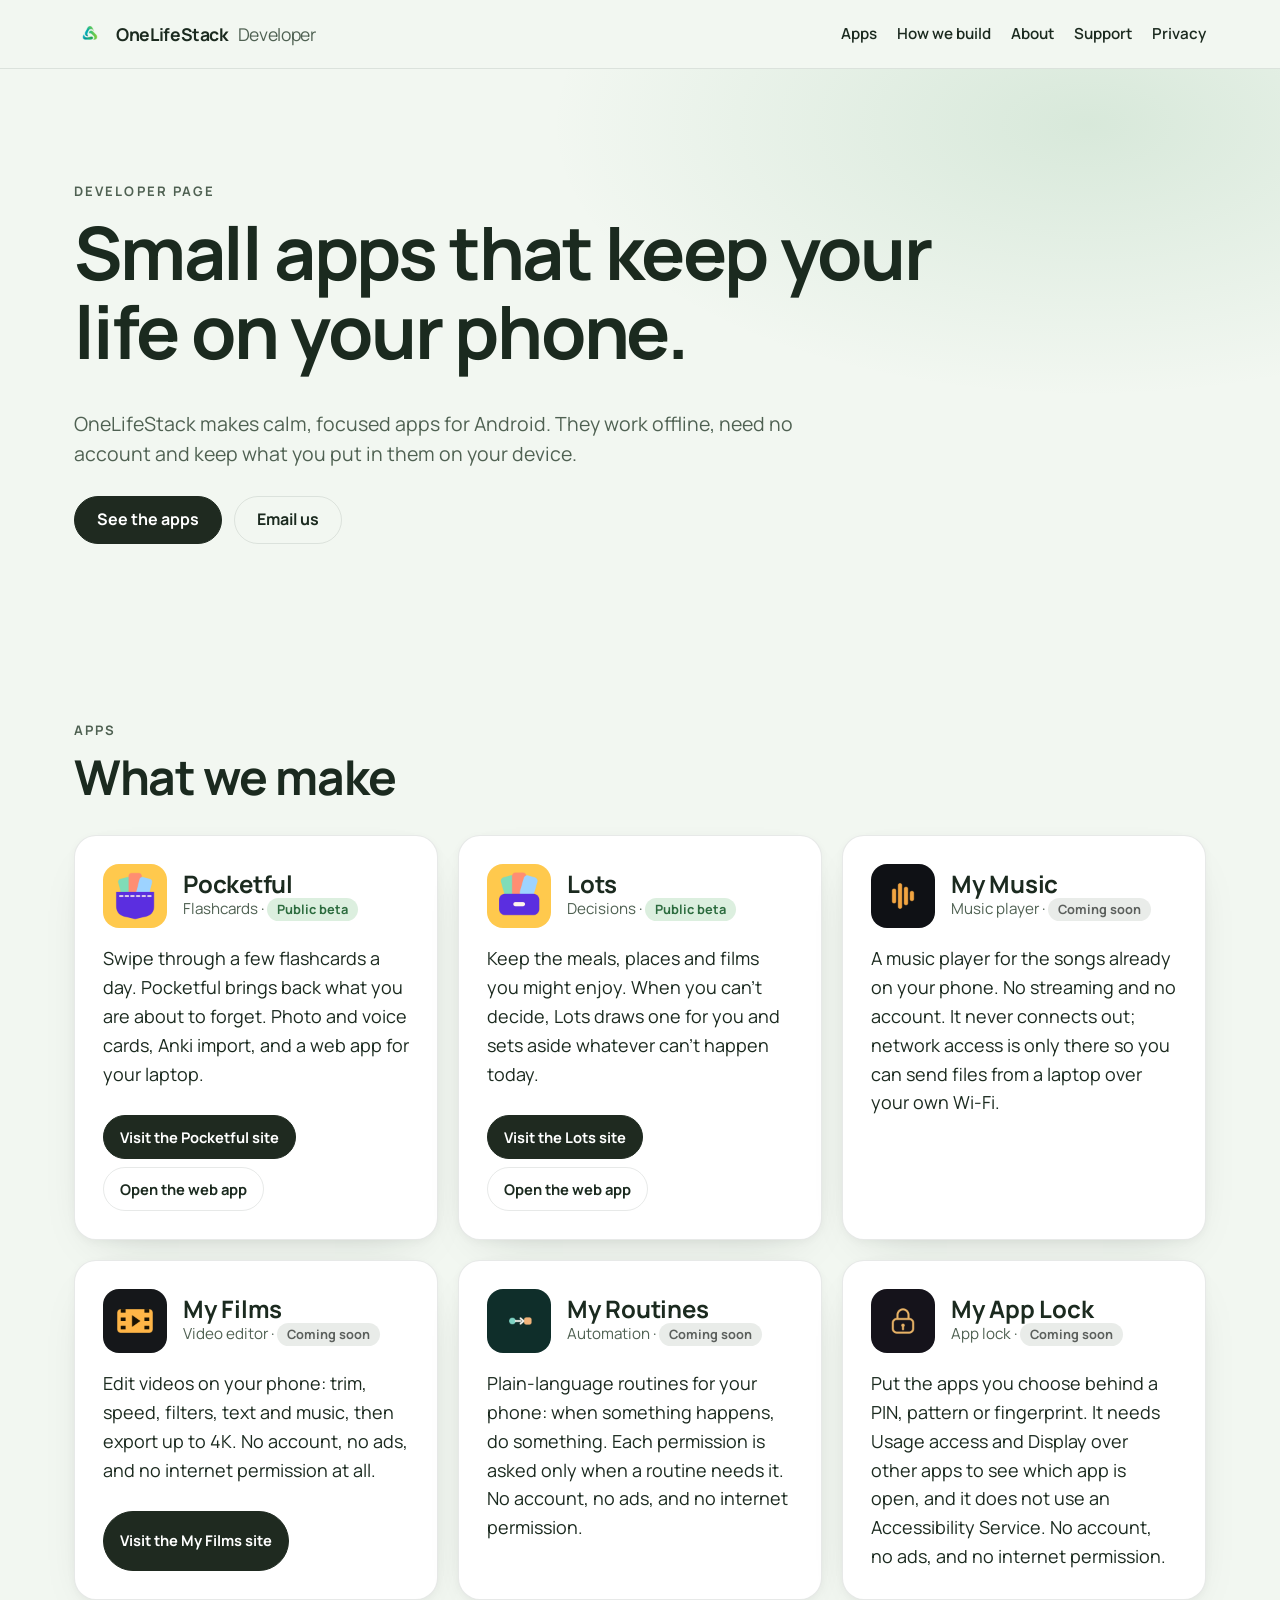
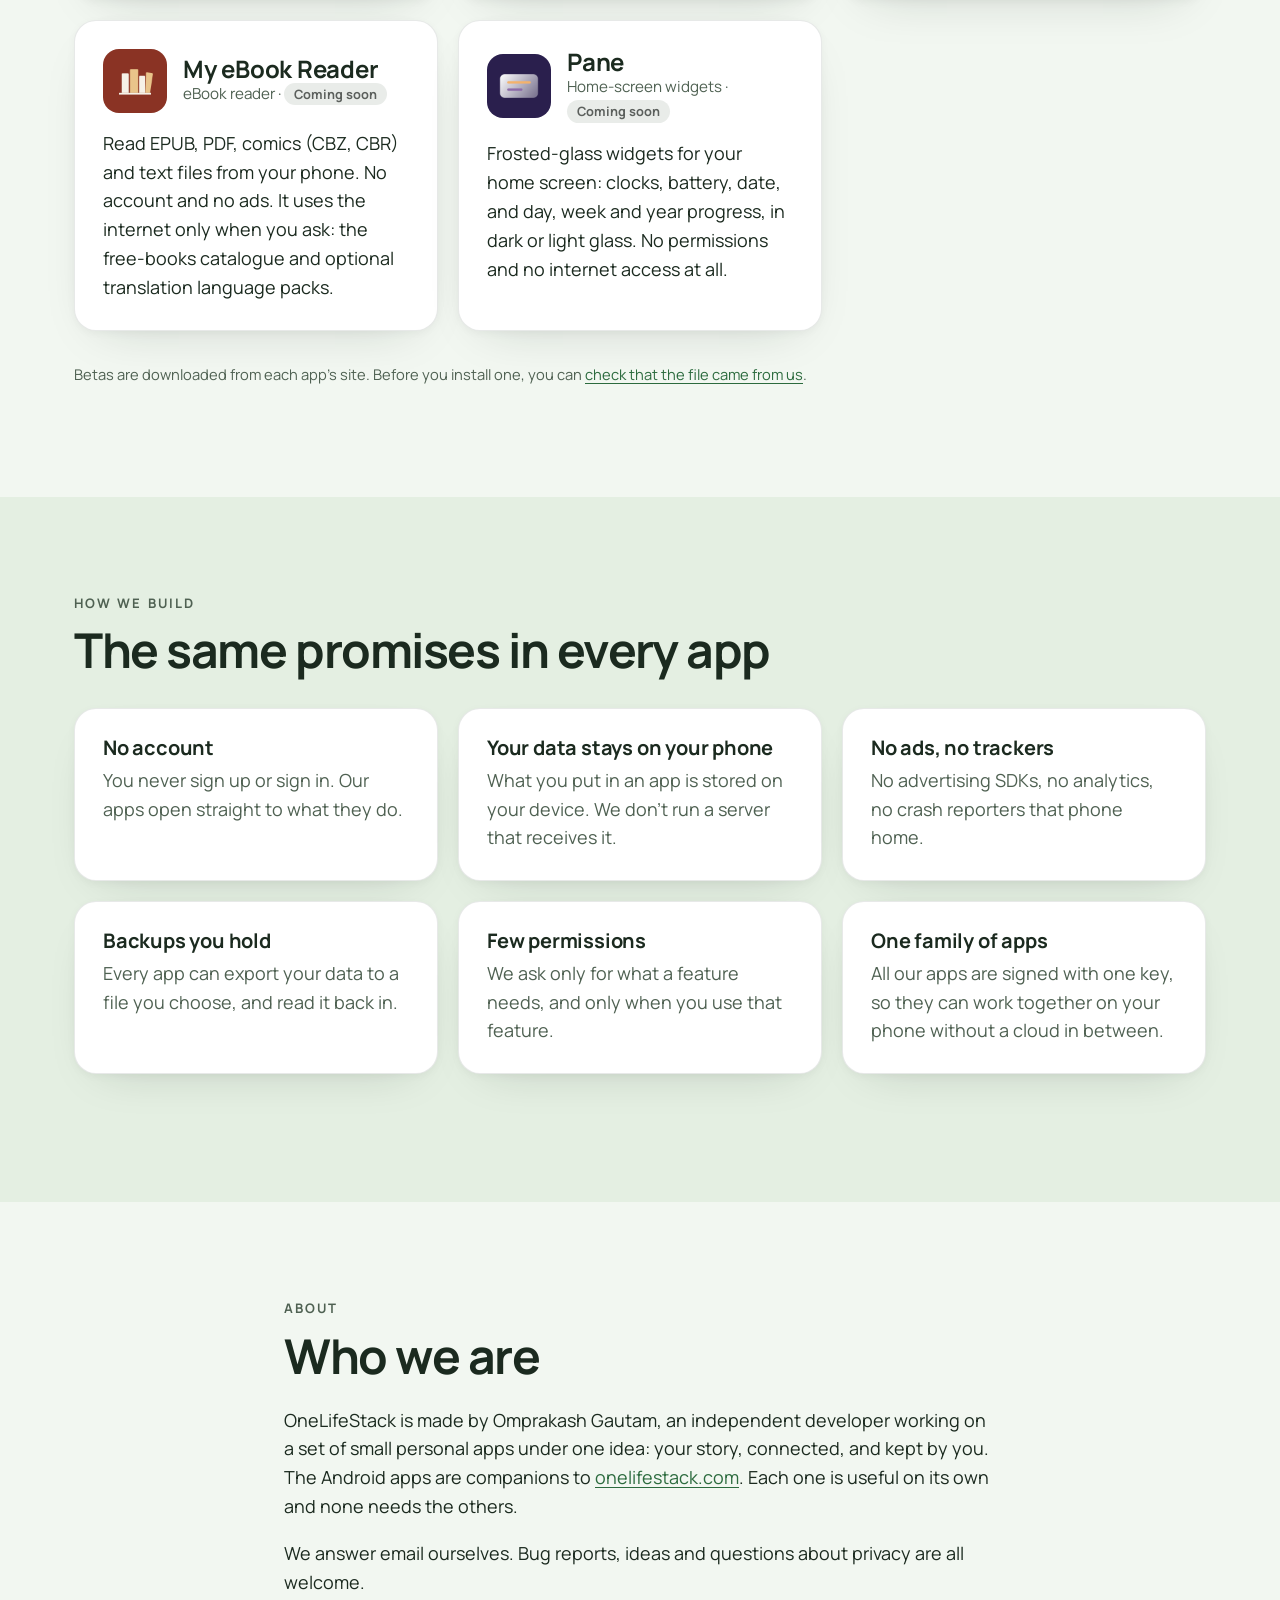
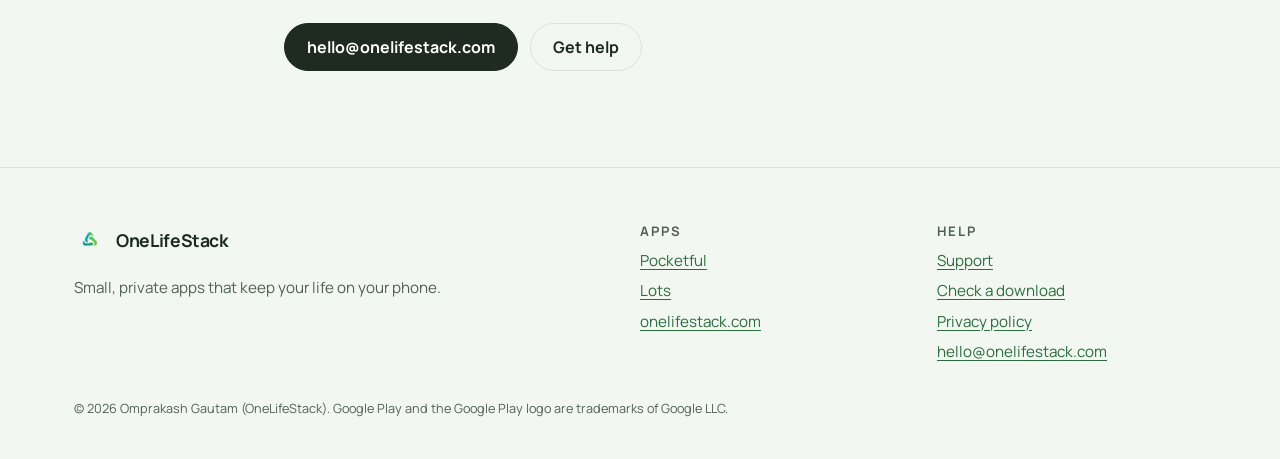
==== index.html @ b8b14d13 "Publish site from developer 87cebda" ====
<!doctype html>
<html lang="en"><head><meta charset="utf-8">
<meta name="viewport" content="width=device-width, initial-scale=1">
<title>OneLifeStack: small, private Android apps</title>
<meta name="description" content="Calm, focused Android apps that work offline, need no account and keep your data on your phone. Pocketful, Lots and more.">
<meta name="theme-color" content="#f2f7f1" media="(prefers-color-scheme: light)"><meta name="theme-color" content="#080909" media="(prefers-color-scheme: dark)">
<meta http-equiv="Content-Security-Policy" content="default-src 'self'; script-src 'none'; img-src 'self'; style-src 'self'; font-src 'self'; base-uri 'self'; form-action 'none'">
<link rel="canonical" href="https://developer.onelifestack.com/">
<link rel="manifest" href="/site.webmanifest">
<link rel="icon" href="/assets/icon-96.png" sizes="96x96" type="image/png"><link rel="apple-touch-icon" href="/assets/icon-180.png">
<link rel="preload" href="/assets/fonts/manrope-400.ttf" as="font" type="font/ttf" crossorigin><link rel="preload" href="/assets/fonts/manrope-700.ttf" as="font" type="font/ttf" crossorigin>
<meta property="og:type" content="website"><meta property="og:site_name" content="OneLifeStack Developer"><meta property="og:title" content="OneLifeStack: small, private Android apps">
<meta property="og:description" content="Calm, focused Android apps that work offline, need no account and keep your data on your phone. Pocketful, Lots and more."><meta property="og:url" content="https://developer.onelifestack.com/"><meta property="og:image" content="https://developer.onelifestack.com/assets/og.jpg">
<meta name="twitter:card" content="summary_large_image">
<link rel="stylesheet" href="/assets/site.css">
</head><body>
<a class="skip" href="#main">Skip to content</a>
<header class="site"><div class="wrap"><a class="brand" href="/"><img src="/assets/icon-96.png" width="32" height="32" alt="">OneLifeStack <span>Developer</span></a>
<nav class="main" aria-label="Main"><a href="/#apps">Apps</a><a href="/#principles">How we build</a><a href="/#about">About</a><a href="/support/">Support</a><a href="/privacy/">Privacy</a></nav></div></header>
<main id="main">
<section class="hero"><div class="wrap">
<p class="eyebrow">Developer page</p>
<h1>Small apps that keep your life on your phone.</h1>
<p class="lede">OneLifeStack makes calm, focused apps for Android. They work offline, need no account and keep what you put in them on your device.</p>
<p class="links"><a class="btn" href="#apps">See the apps</a><a class="btn ghost" href="mailto:hello@onelifestack.com">Email us</a></p>
</div></section>
<section id="apps"><div class="wrap">
<p class="eyebrow">Apps</p><h2>What we make</h2>
<ul class="grid apps"><li class="card app" id="app-pocketful">
<div class="app-head"><img src="/assets/apps/pocketful.png" width="64" height="64" alt="Pocketful app icon">
<div><h3>Pocketful</h3><p class="kind">Flashcards · <span class="pill beta">Public beta</span></p></div></div>
<p>Swipe through a few flashcards a day. Pocketful brings back what you are about to forget. Photo and voice cards, Anki import, and a web app for your laptop.</p><p class="links"><a class="btn" href="https://pocketful.onelifestack.com/">Visit the Pocketful site</a><a class="btn ghost" href="https://pocketful.onelifestack.com/app/">Open the web app</a></p></li><li class="card app" id="app-lots">
<div class="app-head"><img src="/assets/apps/lots.png" width="64" height="64" alt="Lots app icon">
<div><h3>Lots</h3><p class="kind">Decisions · <span class="pill beta">Public beta</span></p></div></div>
<p>Keep the meals, places and films you might enjoy. When you can&#x27;t decide, Lots draws one for you and sets aside whatever can&#x27;t happen today.</p><p class="links"><a class="btn" href="https://lots.onelifestack.com/">Visit the Lots site</a><a class="btn ghost" href="https://lots.onelifestack.com/app/">Open the web app</a></p></li><li class="card app" id="app-mymusic">
<div class="app-head"><img src="/assets/apps/mymusic.png" width="64" height="64" alt="My Music app icon">
<div><h3>My Music</h3><p class="kind">Music player · <span class="pill soon">Coming soon</span></p></div></div>
<p>A music player for the songs already on your phone. No streaming and no account. It never connects out; network access is only there so you can send files from a laptop over your own Wi-Fi.</p></li><li class="card app" id="app-myfilms">
<div class="app-head"><img src="/assets/apps/myfilms.png" width="64" height="64" alt="My Films app icon">
<div><h3>My Films</h3><p class="kind">Video editor · <span class="pill soon">Coming soon</span></p></div></div>
<p>Edit videos on your phone: trim, speed, filters, text and music, then export up to 4K. No account, no ads, and no internet permission at all.</p><p class="links"><a class="btn" href="https://myfilms.onelifestack.com/">Visit the My Films site</a></p></li><li class="card app" id="app-myroutines">
<div class="app-head"><img src="/assets/apps/myroutines.png" width="64" height="64" alt="My Routines app icon">
<div><h3>My Routines</h3><p class="kind">Automation · <span class="pill soon">Coming soon</span></p></div></div>
<p>Plain-language routines for your phone: when something happens, do something. Each permission is asked only when a routine needs it. No account, no ads, and no internet permission.</p></li><li class="card app" id="app-myapplock">
<div class="app-head"><img src="/assets/apps/myapplock.png" width="64" height="64" alt="My App Lock app icon">
<div><h3>My App Lock</h3><p class="kind">App lock · <span class="pill soon">Coming soon</span></p></div></div>
<p>Put the apps you choose behind a PIN, pattern or fingerprint. It needs Usage access and Display over other apps to see which app is open, and it does not use an Accessibility Service. No account, no ads, and no internet permission.</p></li><li class="card app" id="app-myebookreader">
<div class="app-head"><img src="/assets/apps/myebookreader.png" width="64" height="64" alt="My eBook Reader app icon">
<div><h3>My eBook Reader</h3><p class="kind">eBook reader · <span class="pill soon">Coming soon</span></p></div></div>
<p>Read EPUB, PDF, comics (CBZ, CBR) and text files from your phone. No account and no ads. It uses the internet only when you ask: the free-books catalogue and optional translation language packs.</p></li><li class="card app" id="app-pane">
<div class="app-head"><img src="/assets/apps/pane.png" width="64" height="64" alt="Pane app icon">
<div><h3>Pane</h3><p class="kind">Home-screen widgets · <span class="pill soon">Coming soon</span></p></div></div>
<p>Frosted-glass widgets for your home screen: clocks, battery, date, and day, week and year progress, in dark or light glass. No permissions and no internet access at all.</p></li></ul>
<p class="muted small">Betas are downloaded from each app's site. Before you install one, you can <a href="/verify/">check that the file came from us</a>.</p>
</div></section>
<section id="principles" class="alt"><div class="wrap">
<p class="eyebrow">How we build</p><h2>The same promises in every app</h2>
<ul class="grid"><li class="card"><h3>No account</h3><p>You never sign up or sign in. Our apps open straight to what they do.</p></li><li class="card"><h3>Your data stays on your phone</h3><p>What you put in an app is stored on your device. We don&#x27;t run a server that receives it.</p></li><li class="card"><h3>No ads, no trackers</h3><p>No advertising SDKs, no analytics, no crash reporters that phone home.</p></li><li class="card"><h3>Backups you hold</h3><p>Every app can export your data to a file you choose, and read it back in.</p></li><li class="card"><h3>Few permissions</h3><p>We ask only for what a feature needs, and only when you use that feature.</p></li><li class="card"><h3>One family of apps</h3><p>All our apps are signed with one key, so they can work together on your phone without a cloud in between.</p></li></ul>
</div></section>
<section id="about"><div class="wrap narrow">
<p class="eyebrow">About</p><h2>Who we are</h2>
<p>OneLifeStack is made by Omprakash Gautam, an independent developer working on a set of small personal apps under one idea: your story, connected, and kept by you. The Android apps are companions to <a href="https://onelifestack.com">onelifestack.com</a>. Each one is useful on its own and none needs the others.</p>
<p>We answer email ourselves. Bug reports, ideas and questions about privacy are all welcome.</p>
<p class="links"><a class="btn" href="mailto:hello@onelifestack.com">hello@onelifestack.com</a><a class="btn ghost" href="/support/">Get help</a></p>
</div></section>
</main>
<footer class="site"><div class="wrap">
<div><a class="brand" href="/"><img src="/assets/icon-96.png" width="32" height="32" alt="">OneLifeStack</a>
<p>Small, private apps that keep your life on your phone.</p></div>
<div><h2>Apps</h2><ul><li><a href="https://pocketful.onelifestack.com/">Pocketful</a></li><li><a href="https://lots.onelifestack.com/">Lots</a></li><li><a href="https://onelifestack.com">onelifestack.com</a></li></ul></div>
<div><h2>Help</h2><ul><li><a href="/support/">Support</a></li><li><a href="/verify/">Check a download</a></li><li><a href="/privacy/">Privacy policy</a></li><li><a href="mailto:hello@onelifestack.com">hello@onelifestack.com</a></li></ul></div>
<small>© 2026 Omprakash Gautam (OneLifeStack). Google Play and the Google Play logo are trademarks of Google LLC.</small>
</div></footer></body></html>
---- assets/site.css ----
/* developer.onelifestack.com. Tokens follow the onelifestack.com "life-nocturne" preset (onelifestack.com/DESIGN_SYSTEM.md).
   Muted text is a little darker (light) and lighter (dark) than the preset so it passes WCAG AA; build.py checks every pair. */
@font-face { font-family: Manrope; font-weight: 400; font-display: swap; src: url(/assets/fonts/manrope-400.ttf) format("truetype"); }
@font-face { font-family: Manrope; font-weight: 600; font-display: swap; src: url(/assets/fonts/manrope-600.ttf) format("truetype"); }
@font-face { font-family: Manrope; font-weight: 700 800; font-display: swap; src: url(/assets/fonts/manrope-700.ttf) format("truetype"); }

:root {
  --bg: #f2f7f1; --bg-alt: #e4efe2; --surface: #ffffff;
  --border: rgba(26, 46, 30, .10); --ink: #1b2a1f; --muted: #4f6152; --link: #2c6b3e; --brand: #4f9d63;
  --btn-bg: #1f2a20; --btn-fg: #ffffff;
  --beta-fg: #2c6b3e; --beta-bg: #dcefdf; --soon-fg: #5b5f5c; --soon-bg: #e9ece9;
  --glow: rgba(79, 157, 99, .16);
  --shadow: 0 2px 8px rgba(20, 30, 22, .04), 0 18px 50px -28px rgba(20, 30, 22, .22);
  --radius: 22px; --radius-lg: 30px; --maxw: 1180px;
  color-scheme: light dark;
}
@media (prefers-color-scheme: dark) {
  :root {
    --bg: #080909; --bg-alt: #0d0f0e; --surface: #131514;
    --border: rgba(107, 234, 156, .12); --ink: #eef7f2; --muted: #8fb0a0; --link: #6bea9c; --brand: #6bea9c;
    --btn-bg: #6bea9c; --btn-fg: #082112;
    --beta-fg: #b8f0d0; --beta-bg: #14301f; --soon-fg: #a9b3ae; --soon-bg: #1d201f;
    --glow: rgba(61, 184, 112, .14);
    --shadow: 0 2px 8px rgba(0, 0, 0, .30), 0 18px 50px -28px rgba(0, 0, 0, .55);
  }
}

*, *::before, *::after { box-sizing: border-box; }
html { scroll-behavior: smooth; -webkit-text-size-adjust: 100%; }
@media (prefers-reduced-motion: reduce) { html { scroll-behavior: auto; } * { transition: none !important; } }
body { margin: 0; background: var(--bg); color: var(--ink); font: 400 18px/1.6 Manrope, system-ui, sans-serif; overflow-wrap: break-word; }
img { max-width: 100%; height: auto; }
h1, h2, h3 { font-weight: 700; line-height: 1.08; letter-spacing: -.03em; margin: 0 0 .5em; }
h1 { font-size: clamp(2.5rem, 6.4vw, 4.6rem); }
h2 { font-size: clamp(1.9rem, 4.2vw, 3rem); }
h3 { font-size: 1.25rem; letter-spacing: -.01em; }
p { margin: 0 0 1em; }
a { color: var(--link); text-underline-offset: 3px; }
a:hover { text-decoration-thickness: 2px; }
:focus-visible { outline: 3px solid var(--brand); outline-offset: 3px; border-radius: 6px; }
code { font: 500 .85em/1.5 ui-monospace, SFMono-Regular, Menlo, monospace; word-break: break-all; }
.skip { position: absolute; left: -999px; top: 8px; background: var(--btn-bg); color: var(--btn-fg); padding: 10px 16px; border-radius: 99px; z-index: 10; }
.skip:focus { left: 8px; }
.wrap { max-width: var(--maxw); margin: 0 auto; padding: 0 24px; }
.narrow { max-width: 760px; }
.muted { color: var(--muted); }
.small { font-size: .92rem; }
.eyebrow { font-weight: 700; font-size: .82rem; letter-spacing: .16em; text-transform: uppercase; color: var(--muted); margin-bottom: .8em; }
.lede { font-size: 1.22rem; line-height: 1.55; color: var(--muted); max-width: 40em; }

/* header */
header.site { padding: 16px 0; border-bottom: 1px solid var(--border); }
header.site .wrap { display: flex; flex-wrap: wrap; align-items: center; justify-content: space-between; gap: 10px 28px; }
.brand { display: inline-flex; align-items: center; gap: 10px; font-weight: 700; font-size: 1.1rem; color: var(--ink); text-decoration: none; letter-spacing: -.02em; }
.brand img { border-radius: 8px; }
.brand span { font-weight: 400; color: var(--muted); }
nav.main { display: flex; flex-wrap: wrap; gap: 4px 20px; }
nav.main a { color: var(--ink); text-decoration: none; font-weight: 600; font-size: .95rem; padding: 6px 0; }
nav.main a:hover, nav.main a[aria-current] { color: var(--link); text-decoration: underline; }

/* sections */
section { padding: 6rem 0; }
section.alt { background: var(--bg-alt); }
.hero { padding: 7rem 0 5rem; background: radial-gradient(60% 70% at 85% 10%, var(--glow), transparent 70%); }
.hero h1 { max-width: 13em; }
.links { display: flex; flex-wrap: wrap; gap: 12px; margin: 1.5em 0 0; }
.btn { display: inline-flex; align-items: center; min-height: 48px; padding: 0 22px; border-radius: 99px; background: var(--btn-bg); color: var(--btn-fg); font-weight: 700; font-size: 1rem; text-decoration: none; border: 1.5px solid var(--btn-bg); transition: transform .2s; }
.btn:hover { transform: translateY(-1px); text-decoration: none; }
.btn.ghost { background: transparent; color: var(--ink); border-color: var(--border); }
.btn.ghost:hover { border-color: var(--brand); }

/* cards */
.grid { list-style: none; margin: 2rem 0; padding: 0; display: grid; gap: 20px; grid-template-columns: repeat(auto-fill, minmax(300px, 1fr)); }
.card { background: var(--surface); border: 1px solid var(--border); border-radius: var(--radius); padding: 28px; box-shadow: var(--shadow); }
.card h3 { margin-bottom: .35em; }
.card p:last-child { margin-bottom: 0; }
.grid:not(.apps) .card p { color: var(--muted); }
.app { display: flex; flex-direction: column; }
.app > p { flex: 1; }
.app-head { display: flex; align-items: center; gap: 16px; margin-bottom: 1rem; }
.app-head img { border-radius: 16px; flex: none; }
.app-head h3 { margin: 0; font-size: 1.5rem; }
.app .kind { margin: 0; color: var(--muted); font-size: .95rem; }
.app .links { margin-top: .5em; gap: 8px; }
.app .btn { min-height: 44px; padding: 0 16px; font-size: .92rem; }
.pill { display: inline-block; padding: 1px 10px; border-radius: 99px; font-size: .8rem; font-weight: 700; }
.pill.beta, .pill.live { color: var(--beta-fg); background: var(--beta-bg); }
.pill.soon { color: var(--soon-fg); background: var(--soon-bg); }

/* articles */
.article { padding: 4.5rem 0 6rem; }
.article .wrap { max-width: 780px; }
.article h2 { font-size: 1.6rem; margin-top: 2em; }
.article ul { padding-left: 1.2em; }
.article li { margin-bottom: .35em; }
.verify { margin: 1.5rem 0; }
.verify h2 { margin-top: 0; }
.verify dl { margin: 0; }
.verify dt { font-weight: 700; font-size: .92rem; color: var(--muted); margin-top: .8em; }
.verify dd { margin: .1em 0 0; }

/* footer */
footer.site { border-top: 1px solid var(--border); padding: 3.5rem 0 2.5rem; font-size: .95rem; }
footer.site .wrap { display: grid; gap: 28px; grid-template-columns: 2fr 1fr 1fr; }
footer.site h2 { font-size: .82rem; letter-spacing: .16em; text-transform: uppercase; color: var(--muted); margin-bottom: .8em; }
footer.site ul { list-style: none; margin: 0; padding: 0; }
footer.site li { margin-bottom: .4em; }
footer.site p { color: var(--muted); margin-top: .8em; }
footer.site small { grid-column: 1 / -1; color: var(--muted); }
@media (max-width: 720px) {
  footer.site .wrap { grid-template-columns: 1fr 1fr; }
  footer.site .wrap > div:first-child { grid-column: 1 / -1; }
  section { padding: 4.5rem 0; }
  .hero { padding: 4.5rem 0 3.5rem; }
  .wrap { padding: 0 16px; }
  .grid { grid-template-columns: 1fr; }
}
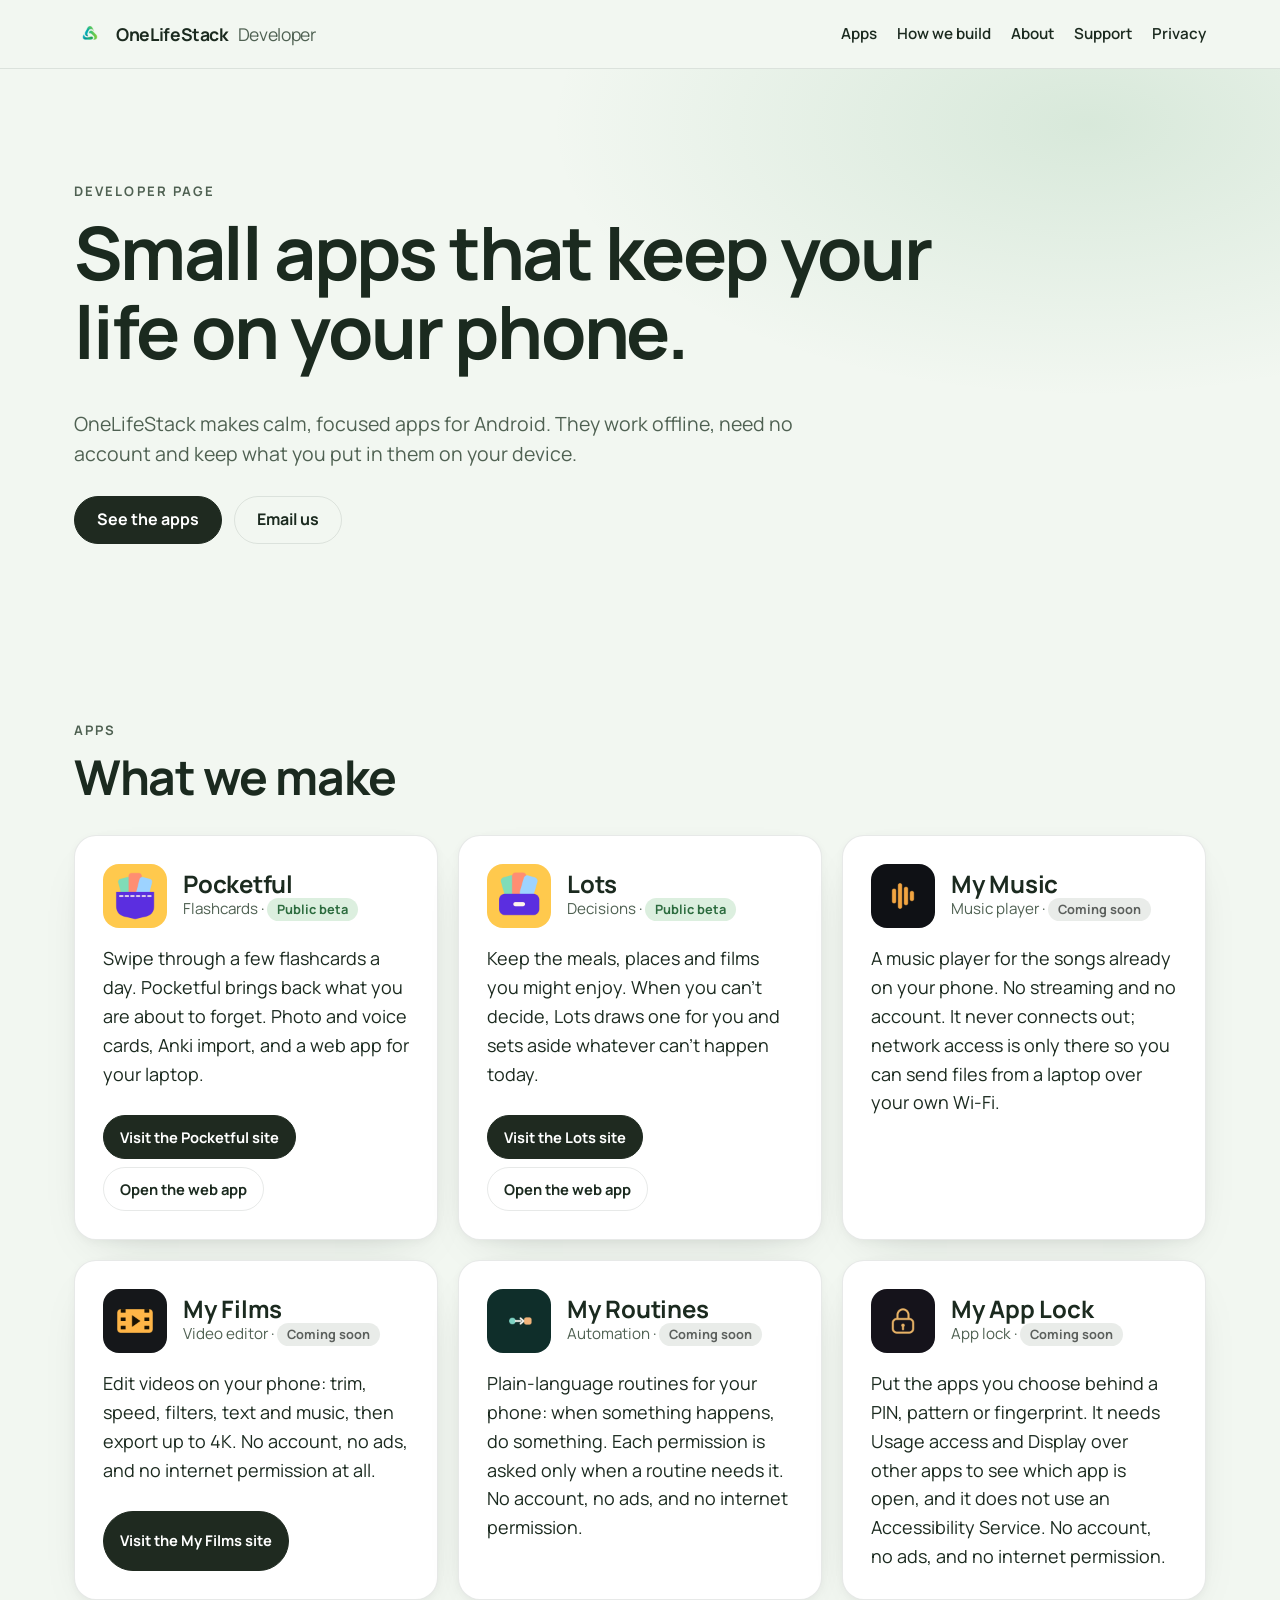
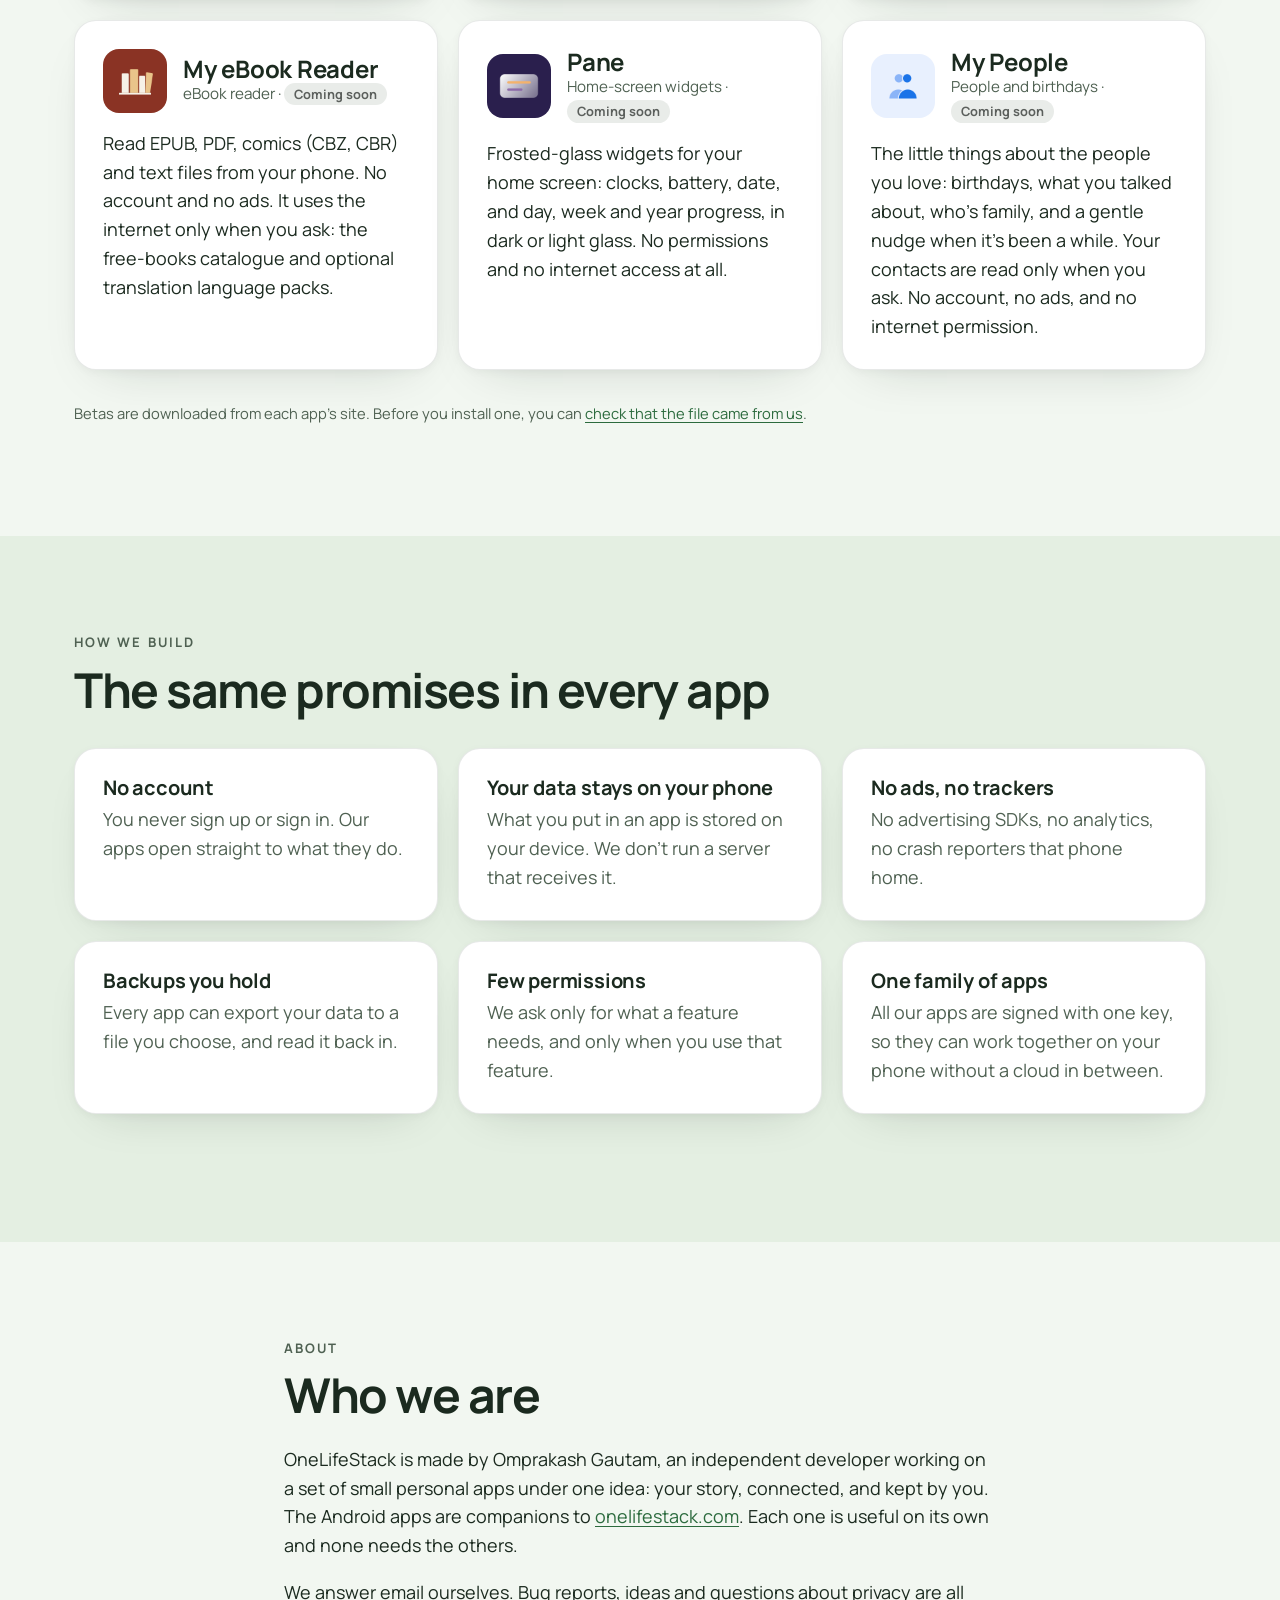
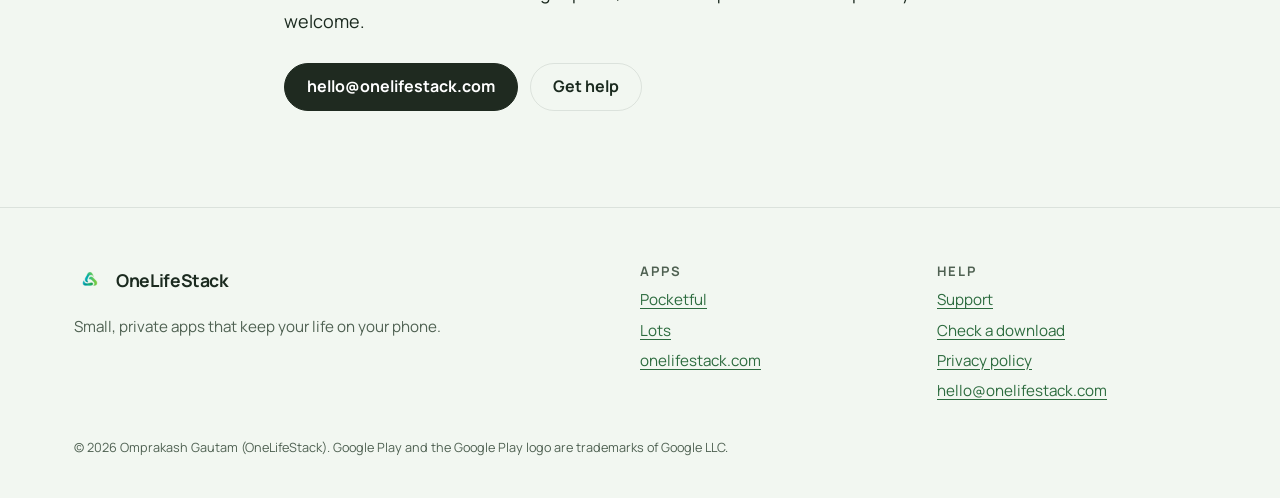
==== commit 340673f0: "Publish site from developer 9bc3d84" ====
--- a/index.html
+++ b/index.html
@@ -50,7 +50,10 @@
 <p>Read EPUB, PDF, comics (CBZ, CBR) and text files from your phone. No account and no ads. It uses the internet only when you ask: the free-books catalogue and optional translation language packs.</p></li><li class="card app" id="app-pane">
 <div class="app-head"><img src="/assets/apps/pane.png" width="64" height="64" alt="Pane app icon">
 <div><h3>Pane</h3><p class="kind">Home-screen widgets · <span class="pill soon">Coming soon</span></p></div></div>
-<p>Frosted-glass widgets for your home screen: clocks, battery, date, and day, week and year progress, in dark or light glass. No permissions and no internet access at all.</p></li></ul>
+<p>Frosted-glass widgets for your home screen: clocks, battery, date, and day, week and year progress, in dark or light glass. No permissions and no internet access at all.</p></li><li class="card app" id="app-mypeople">
+<div class="app-head"><img src="/assets/apps/mypeople.png" width="64" height="64" alt="My People app icon">
+<div><h3>My People</h3><p class="kind">People and birthdays · <span class="pill soon">Coming soon</span></p></div></div>
+<p>The little things about the people you love: birthdays, what you talked about, who&#x27;s family, and a gentle nudge when it&#x27;s been a while. Your contacts are read only when you ask. No account, no ads, and no internet permission.</p></li></ul>
 <p class="muted small">Betas are downloaded from each app's site. Before you install one, you can <a href="/verify/">check that the file came from us</a>.</p>
 </div></section>
 <section id="principles" class="alt"><div class="wrap">
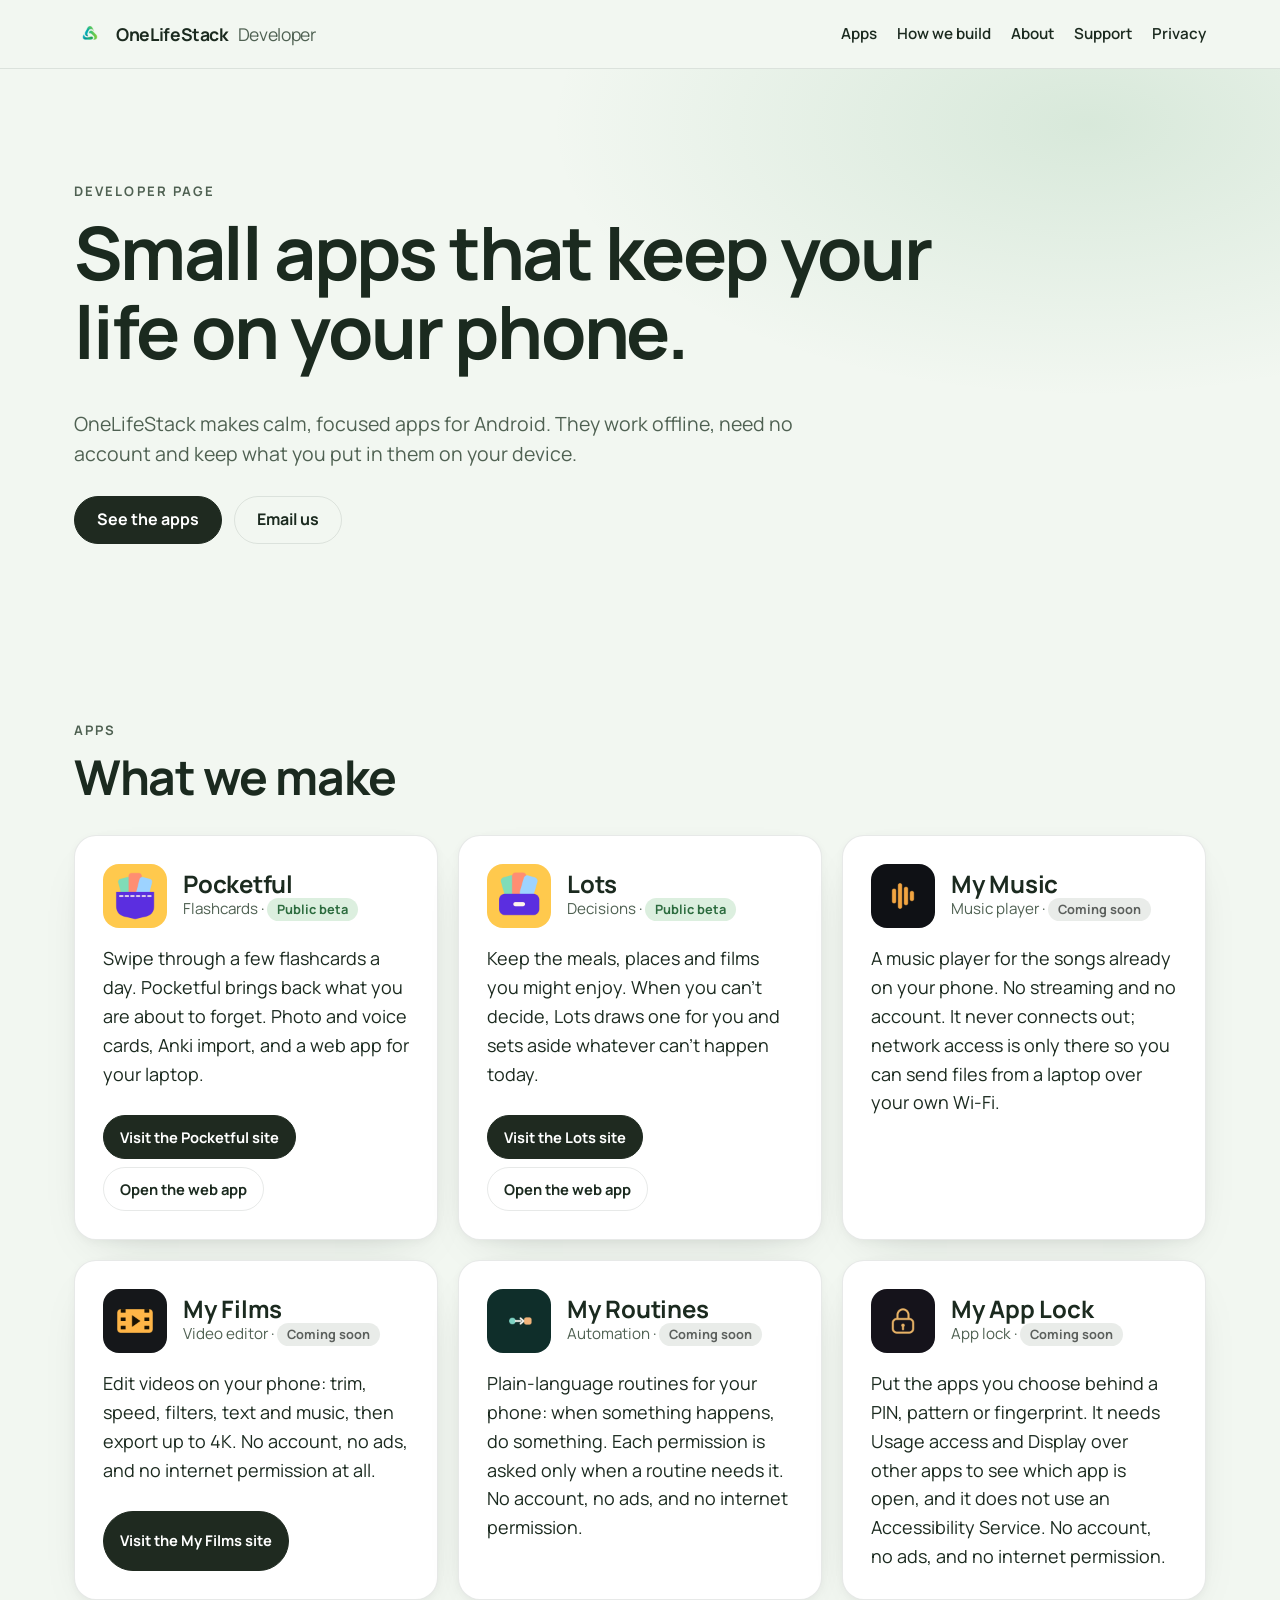
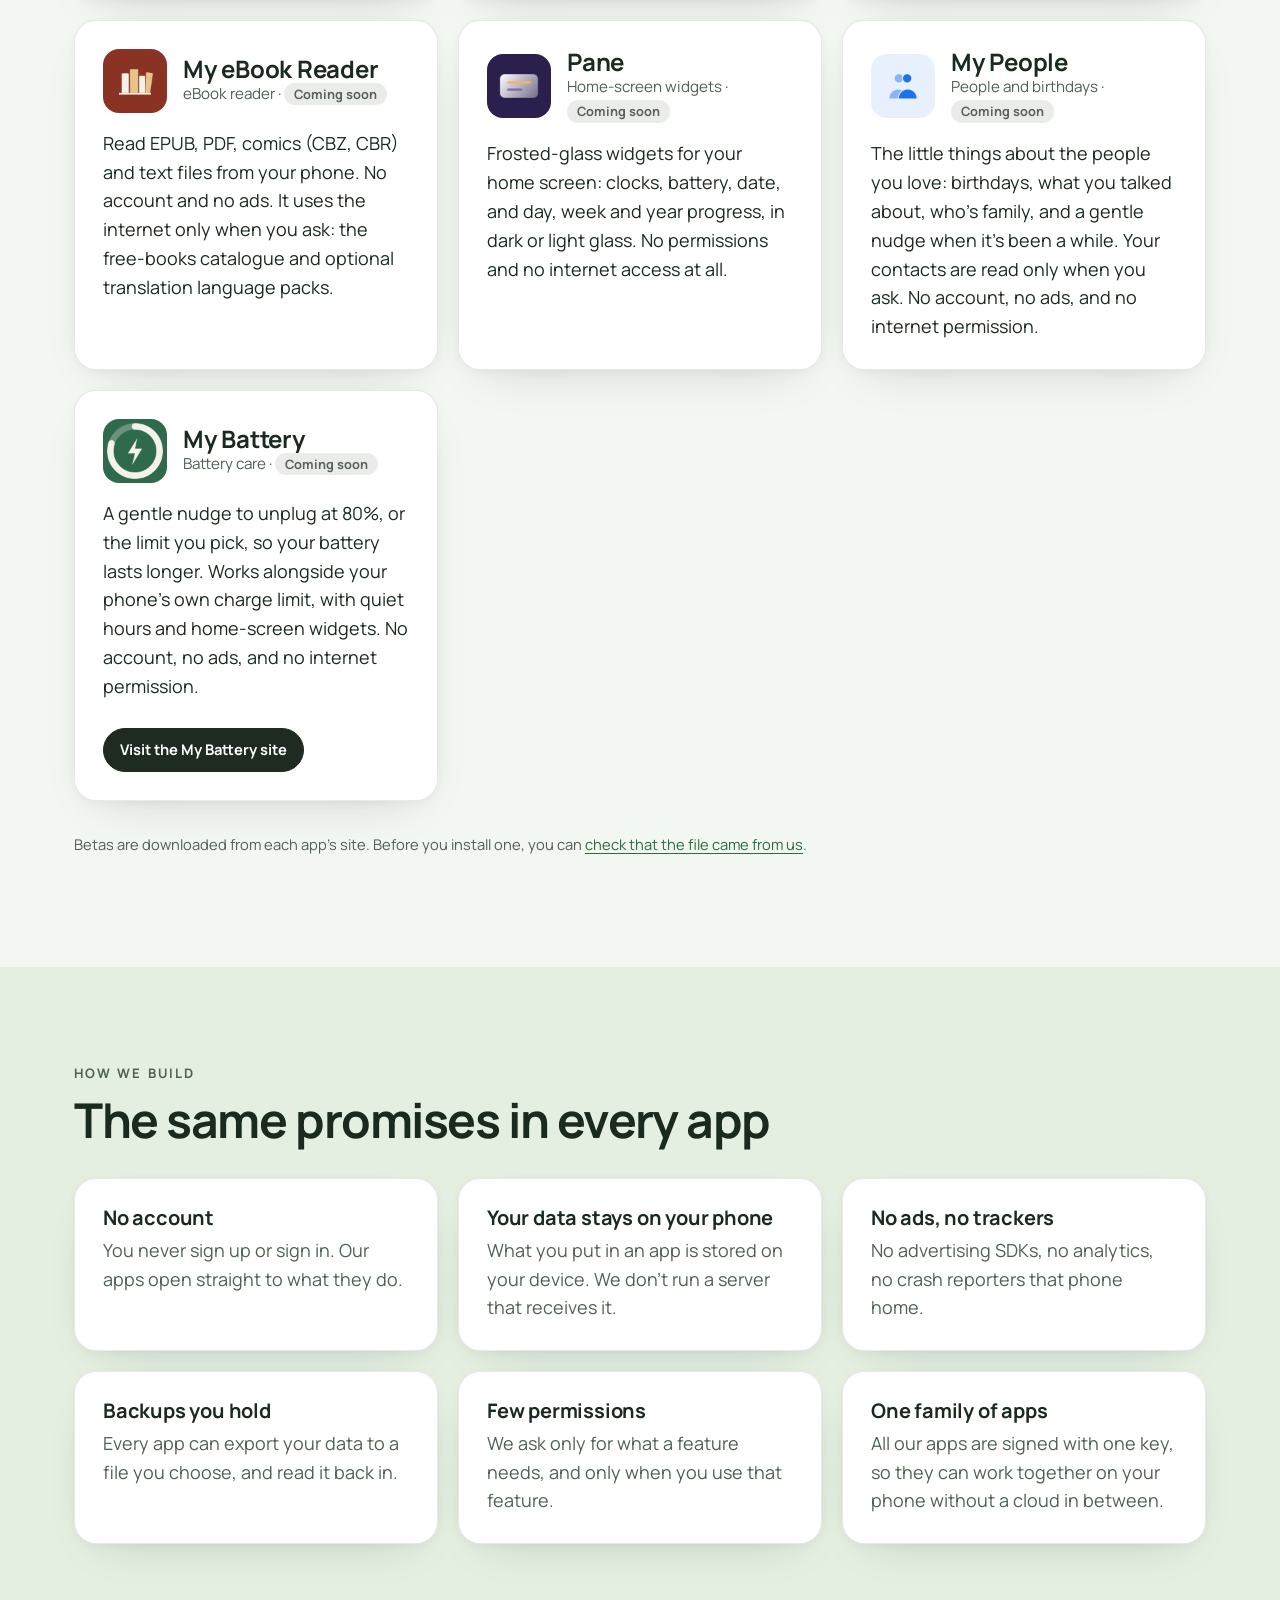
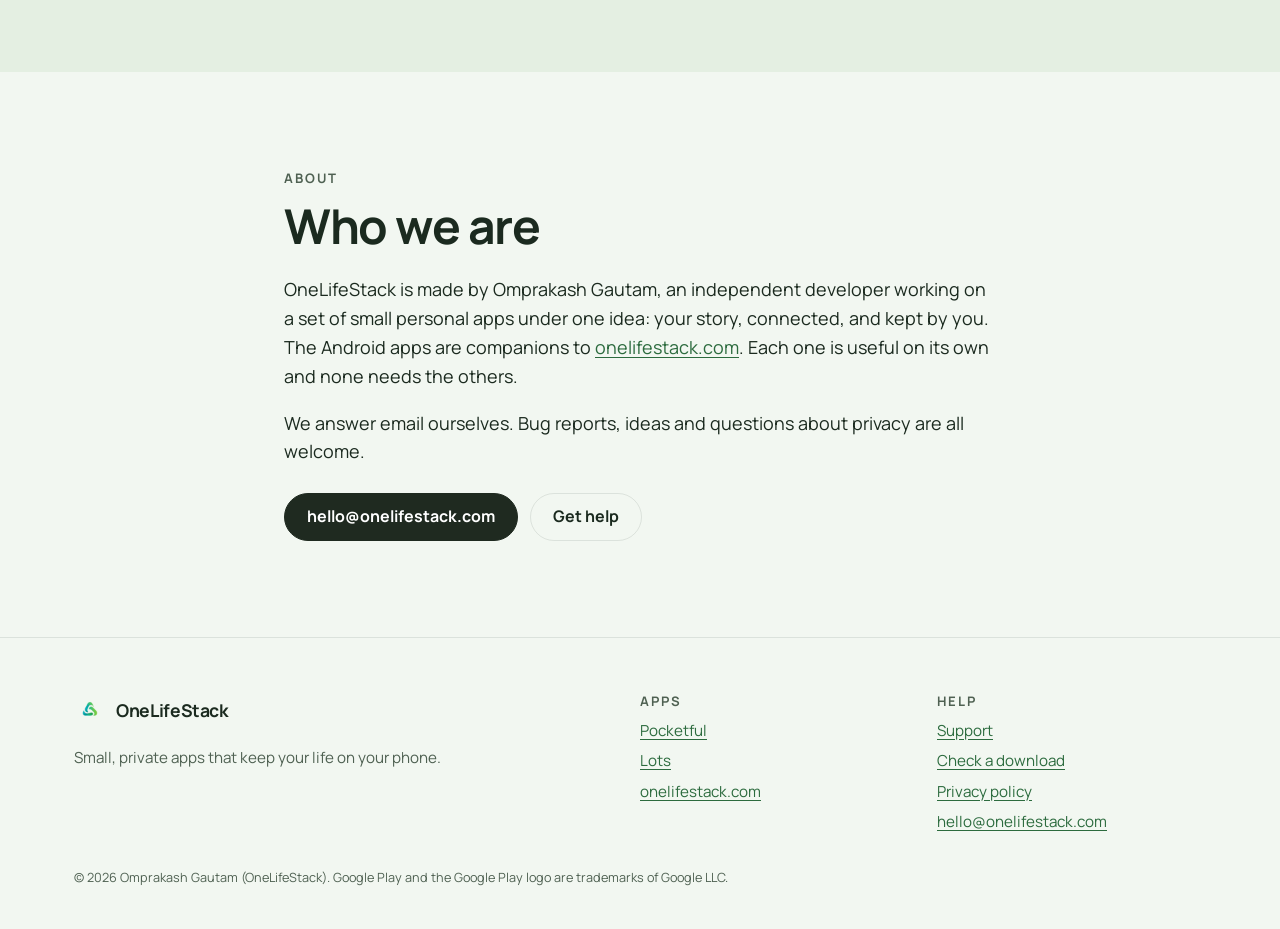
==== commit 748677dd: "Publish site from developer ecc5a6d" ====
--- a/index.html
+++ b/index.html
@@ -53,7 +53,10 @@
 <p>Frosted-glass widgets for your home screen: clocks, battery, date, and day, week and year progress, in dark or light glass. No permissions and no internet access at all.</p></li><li class="card app" id="app-mypeople">
 <div class="app-head"><img src="/assets/apps/mypeople.png" width="64" height="64" alt="My People app icon">
 <div><h3>My People</h3><p class="kind">People and birthdays · <span class="pill soon">Coming soon</span></p></div></div>
-<p>The little things about the people you love: birthdays, what you talked about, who&#x27;s family, and a gentle nudge when it&#x27;s been a while. Your contacts are read only when you ask. No account, no ads, and no internet permission.</p></li></ul>
+<p>The little things about the people you love: birthdays, what you talked about, who&#x27;s family, and a gentle nudge when it&#x27;s been a while. Your contacts are read only when you ask. No account, no ads, and no internet permission.</p></li><li class="card app" id="app-mybattery">
+<div class="app-head"><img src="/assets/apps/mybattery.png" width="64" height="64" alt="My Battery app icon">
+<div><h3>My Battery</h3><p class="kind">Battery care · <span class="pill soon">Coming soon</span></p></div></div>
+<p>A gentle nudge to unplug at 80%, or the limit you pick, so your battery lasts longer. Works alongside your phone&#x27;s own charge limit, with quiet hours and home-screen widgets. No account, no ads, and no internet permission.</p><p class="links"><a class="btn" href="https://mybattery.onelifestack.com/">Visit the My Battery site</a></p></li></ul>
 <p class="muted small">Betas are downloaded from each app's site. Before you install one, you can <a href="/verify/">check that the file came from us</a>.</p>
 </div></section>
 <section id="principles" class="alt"><div class="wrap">
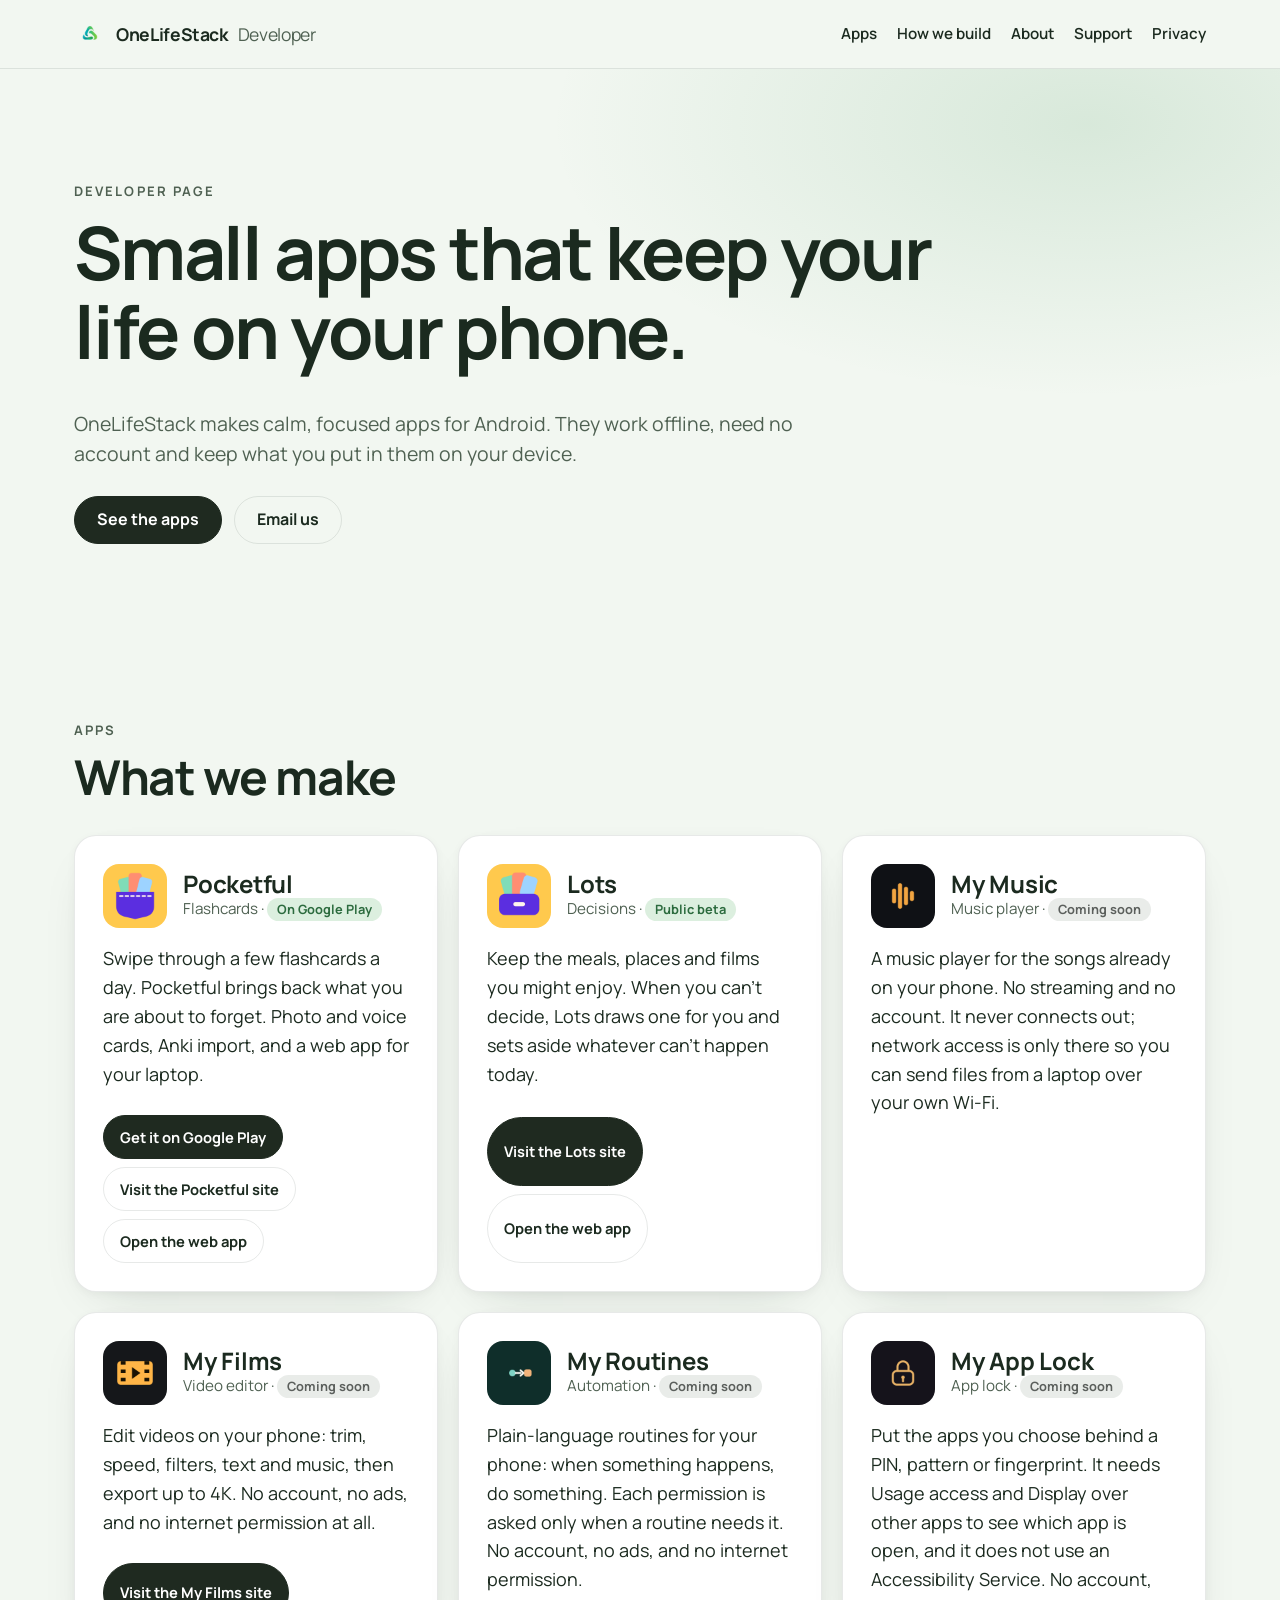
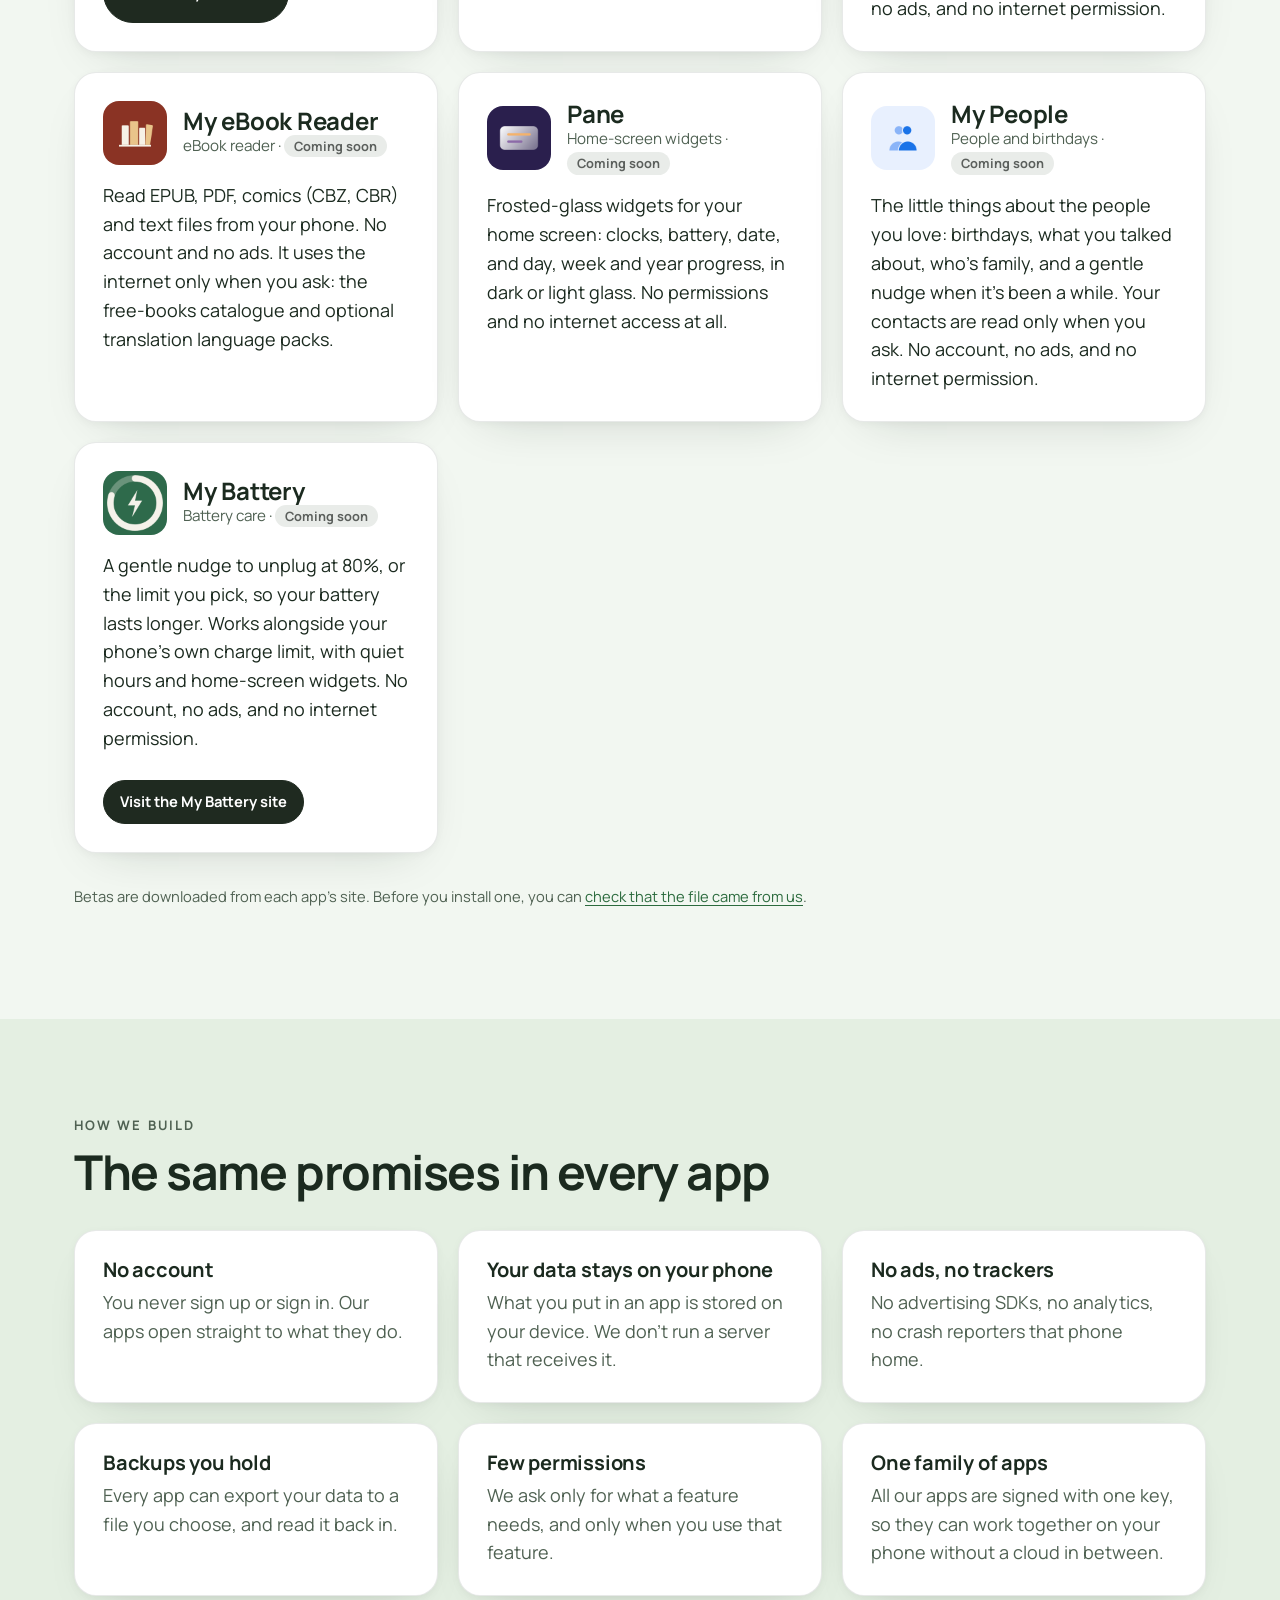
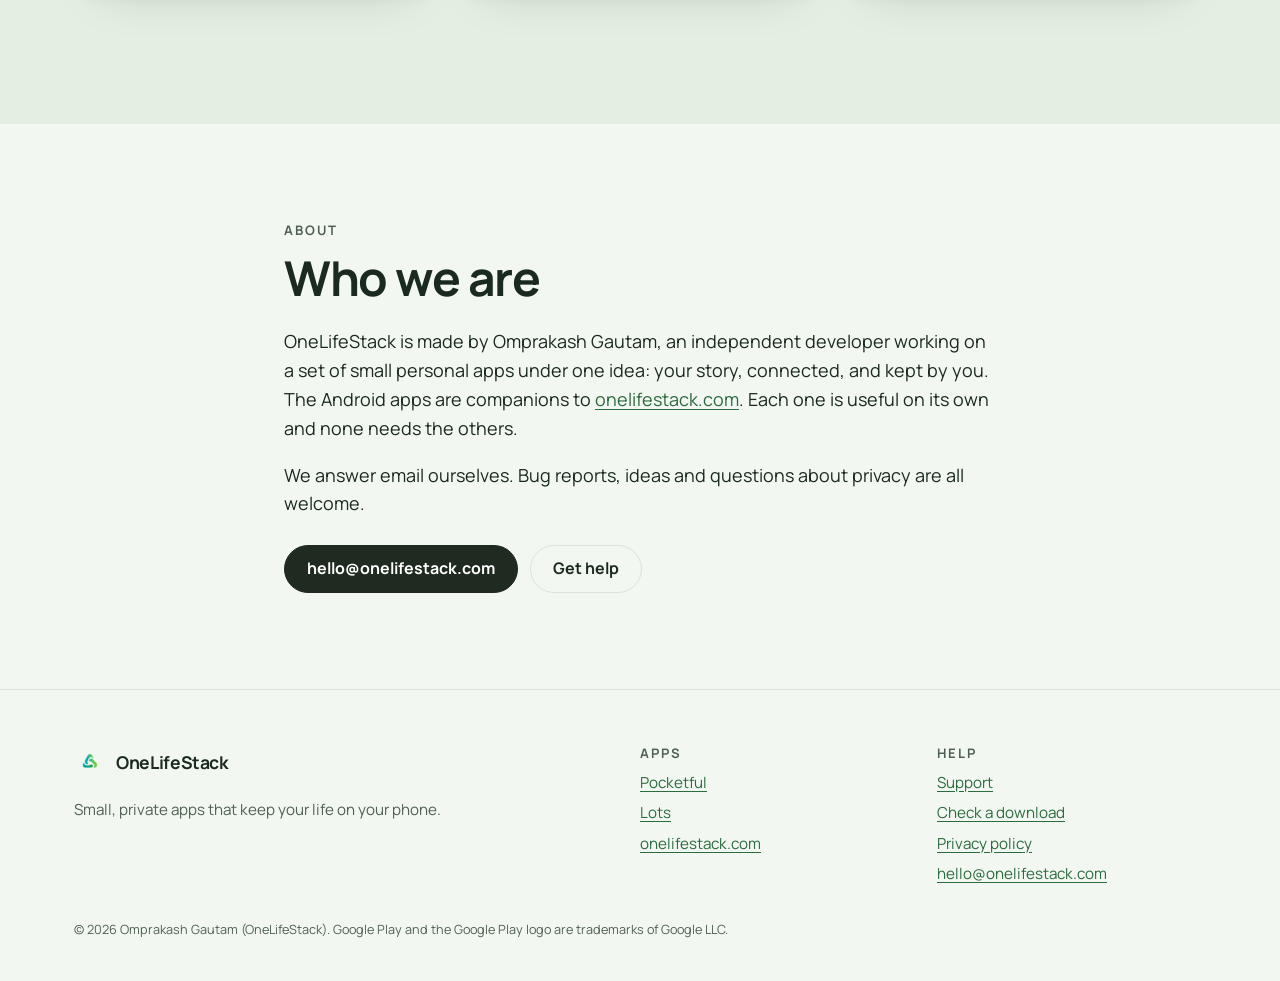
==== commit 4804bdc7: "Publish site from developer 3be3e30" ====
--- a/index.html
+++ b/index.html
@@ -28,8 +28,8 @@
 <p class="eyebrow">Apps</p><h2>What we make</h2>
 <ul class="grid apps"><li class="card app" id="app-pocketful">
 <div class="app-head"><img src="/assets/apps/pocketful.png" width="64" height="64" alt="Pocketful app icon">
-<div><h3>Pocketful</h3><p class="kind">Flashcards · <span class="pill beta">Public beta</span></p></div></div>
-<p>Swipe through a few flashcards a day. Pocketful brings back what you are about to forget. Photo and voice cards, Anki import, and a web app for your laptop.</p><p class="links"><a class="btn" href="https://pocketful.onelifestack.com/">Visit the Pocketful site</a><a class="btn ghost" href="https://pocketful.onelifestack.com/app/">Open the web app</a></p></li><li class="card app" id="app-lots">
+<div><h3>Pocketful</h3><p class="kind">Flashcards · <span class="pill live">On Google Play</span></p></div></div>
+<p>Swipe through a few flashcards a day. Pocketful brings back what you are about to forget. Photo and voice cards, Anki import, and a web app for your laptop.</p><p class="links"><a class="btn" href="https://play.google.com/store/apps/details?id=com.onelifestack.pocketful">Get it on Google Play</a><a class="btn ghost" href="https://pocketful.onelifestack.com/">Visit the Pocketful site</a><a class="btn ghost" href="https://pocketful.onelifestack.com/app/">Open the web app</a></p></li><li class="card app" id="app-lots">
 <div class="app-head"><img src="/assets/apps/lots.png" width="64" height="64" alt="Lots app icon">
 <div><h3>Lots</h3><p class="kind">Decisions · <span class="pill beta">Public beta</span></p></div></div>
 <p>Keep the meals, places and films you might enjoy. When you can&#x27;t decide, Lots draws one for you and sets aside whatever can&#x27;t happen today.</p><p class="links"><a class="btn" href="https://lots.onelifestack.com/">Visit the Lots site</a><a class="btn ghost" href="https://lots.onelifestack.com/app/">Open the web app</a></p></li><li class="card app" id="app-mymusic">
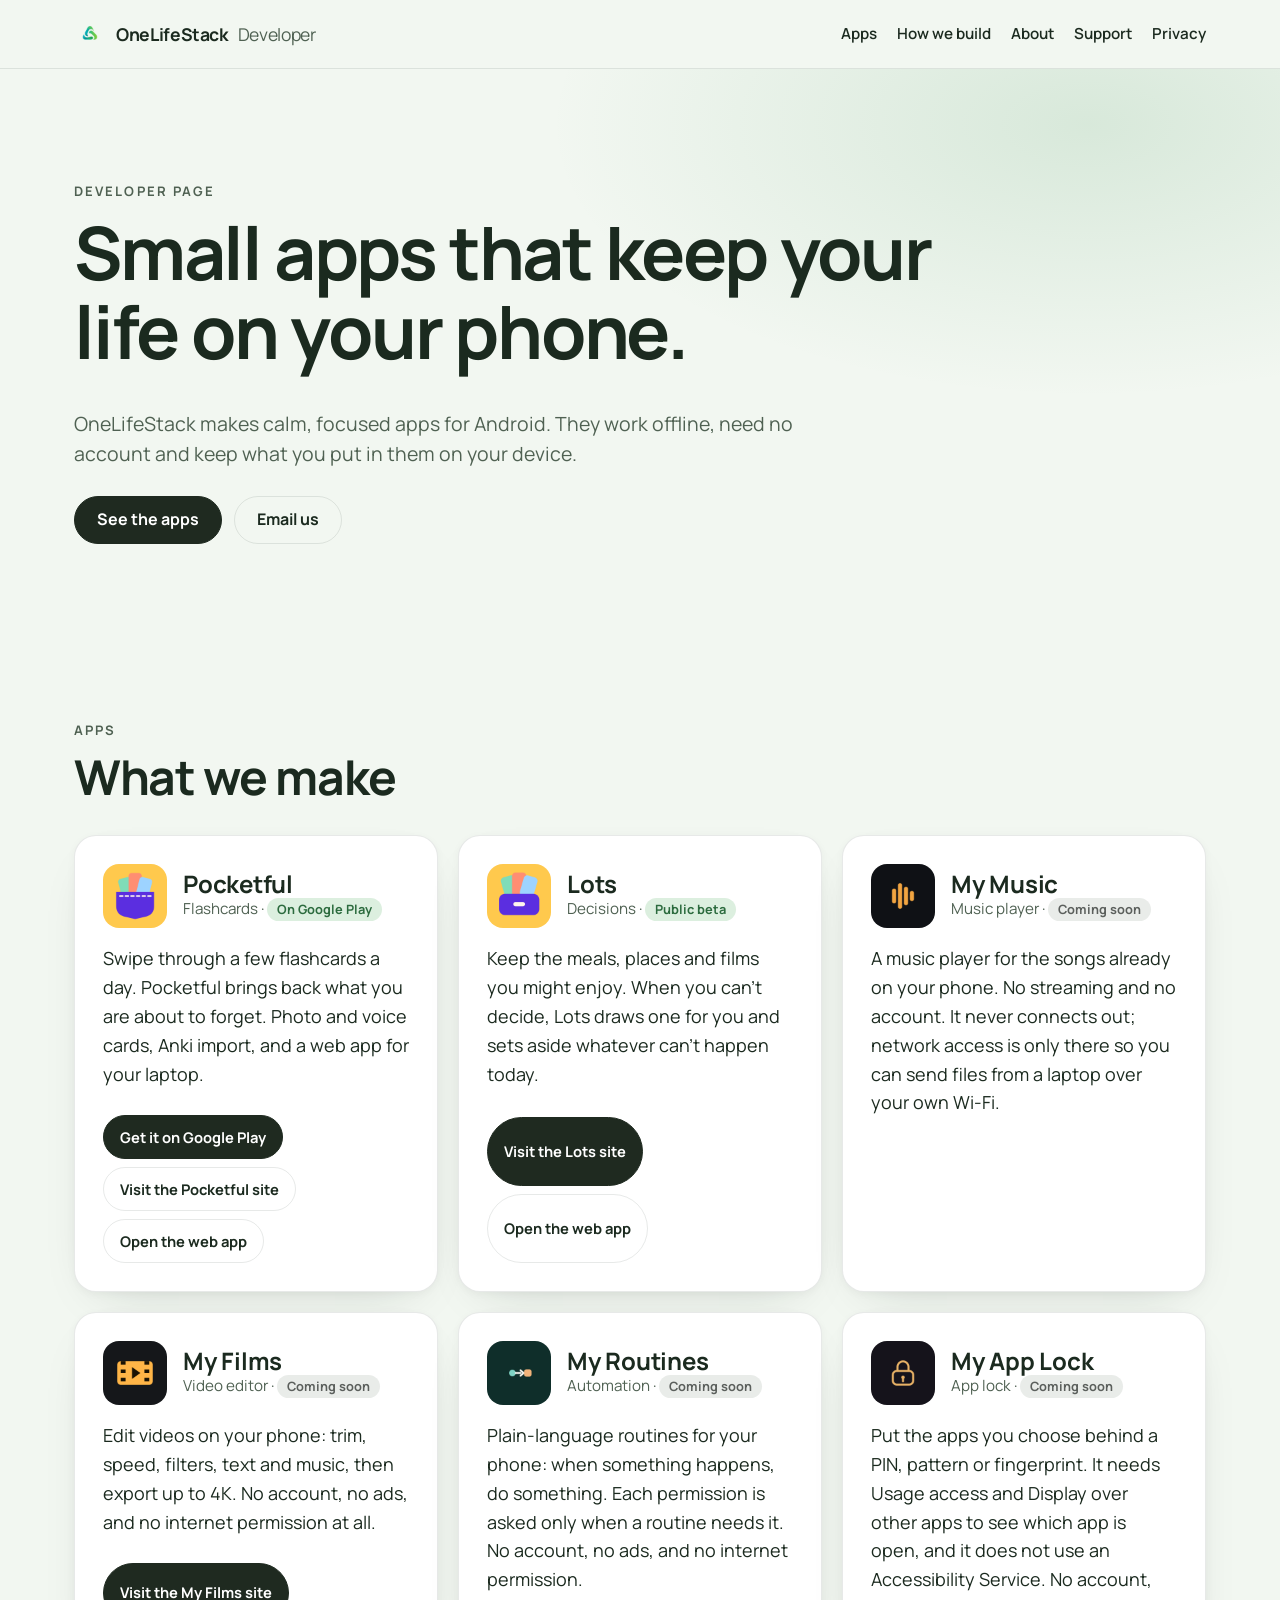
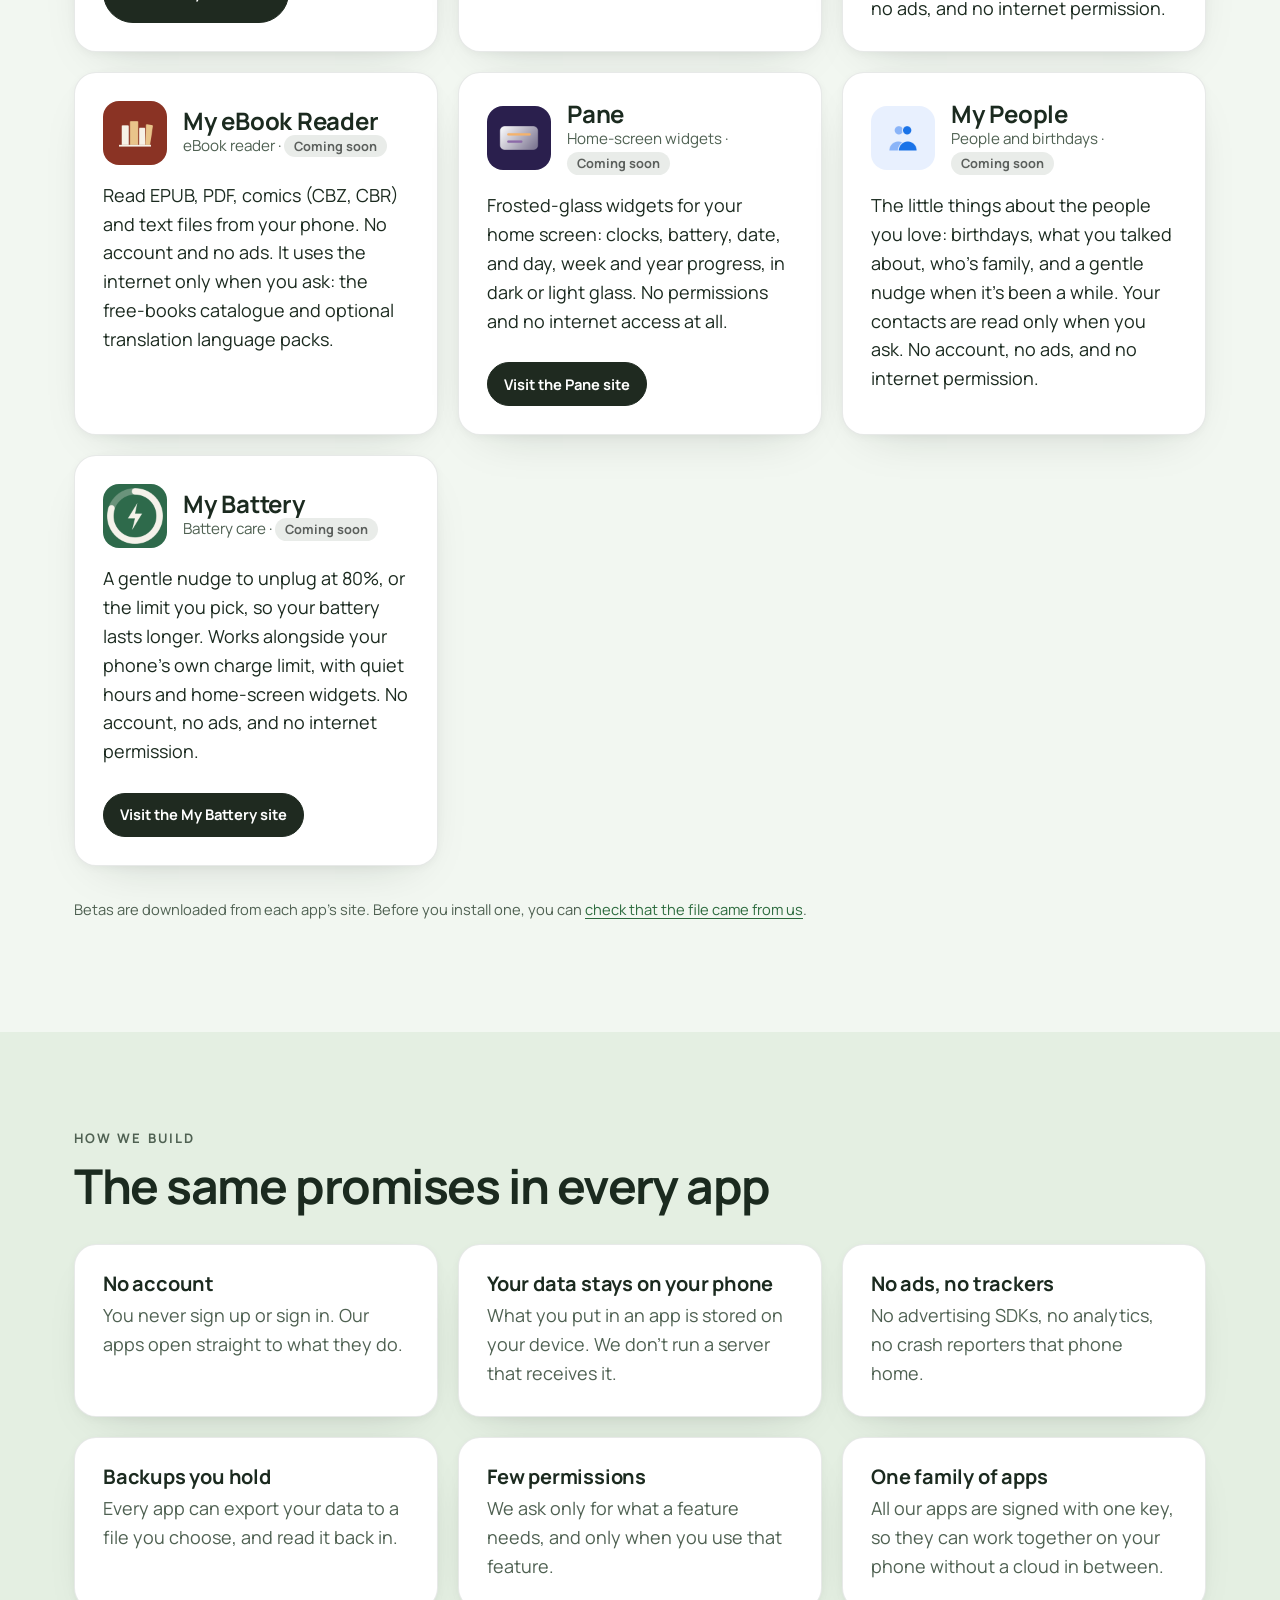
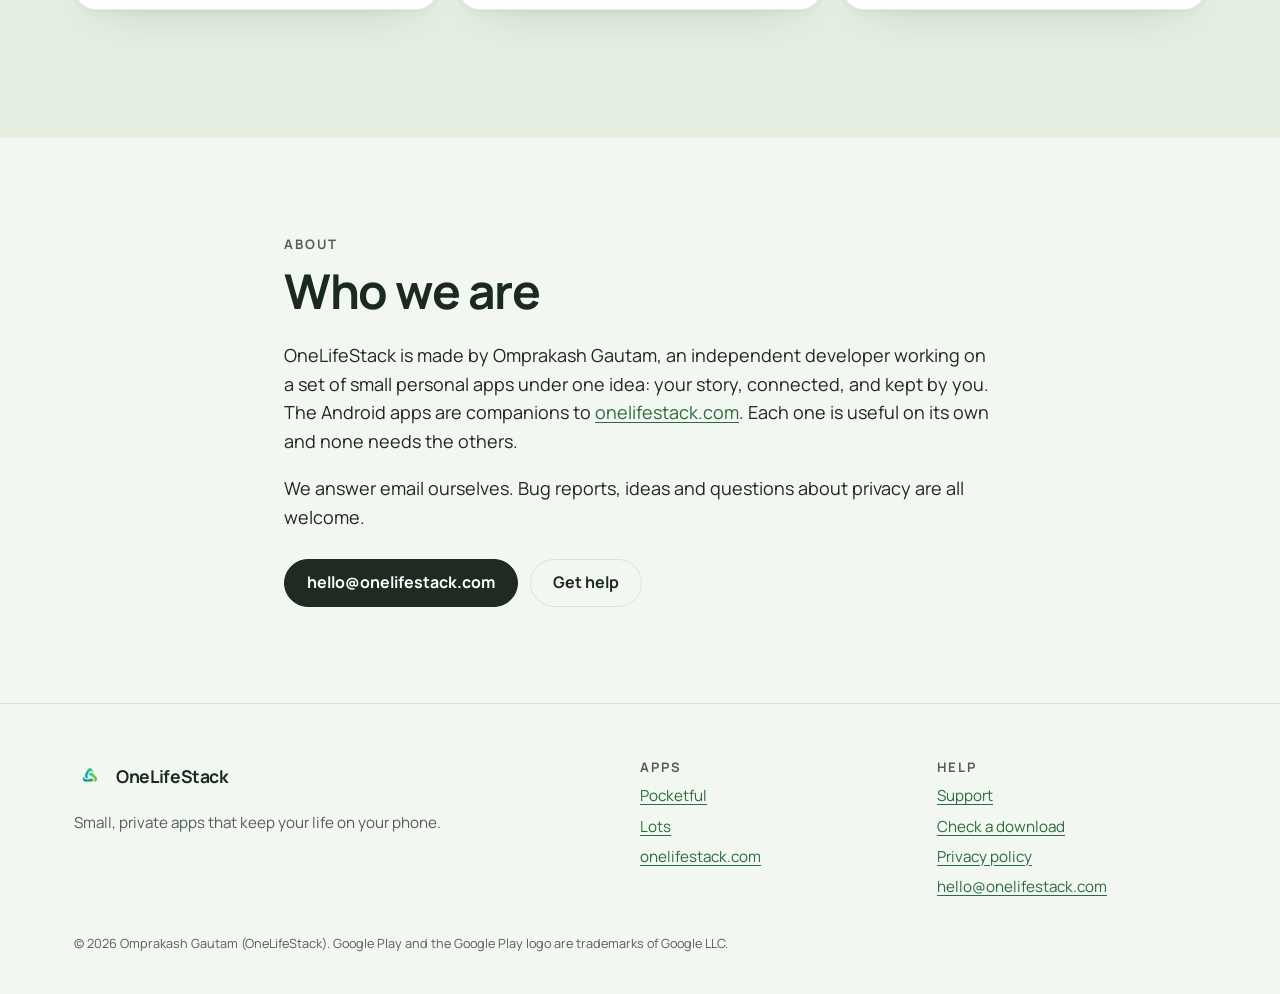
==== commit dafa7a7b: "Publish site from developer aa49cad" ====
--- a/index.html
+++ b/index.html
@@ -50,7 +50,7 @@
 <p>Read EPUB, PDF, comics (CBZ, CBR) and text files from your phone. No account and no ads. It uses the internet only when you ask: the free-books catalogue and optional translation language packs.</p></li><li class="card app" id="app-pane">
 <div class="app-head"><img src="/assets/apps/pane.png" width="64" height="64" alt="Pane app icon">
 <div><h3>Pane</h3><p class="kind">Home-screen widgets · <span class="pill soon">Coming soon</span></p></div></div>
-<p>Frosted-glass widgets for your home screen: clocks, battery, date, and day, week and year progress, in dark or light glass. No permissions and no internet access at all.</p></li><li class="card app" id="app-mypeople">
+<p>Frosted-glass widgets for your home screen: clocks, battery, date, and day, week and year progress, in dark or light glass. No permissions and no internet access at all.</p><p class="links"><a class="btn" href="https://pane.onelifestack.com/">Visit the Pane site</a></p></li><li class="card app" id="app-mypeople">
 <div class="app-head"><img src="/assets/apps/mypeople.png" width="64" height="64" alt="My People app icon">
 <div><h3>My People</h3><p class="kind">People and birthdays · <span class="pill soon">Coming soon</span></p></div></div>
 <p>The little things about the people you love: birthdays, what you talked about, who&#x27;s family, and a gentle nudge when it&#x27;s been a while. Your contacts are read only when you ask. No account, no ads, and no internet permission.</p></li><li class="card app" id="app-mybattery">
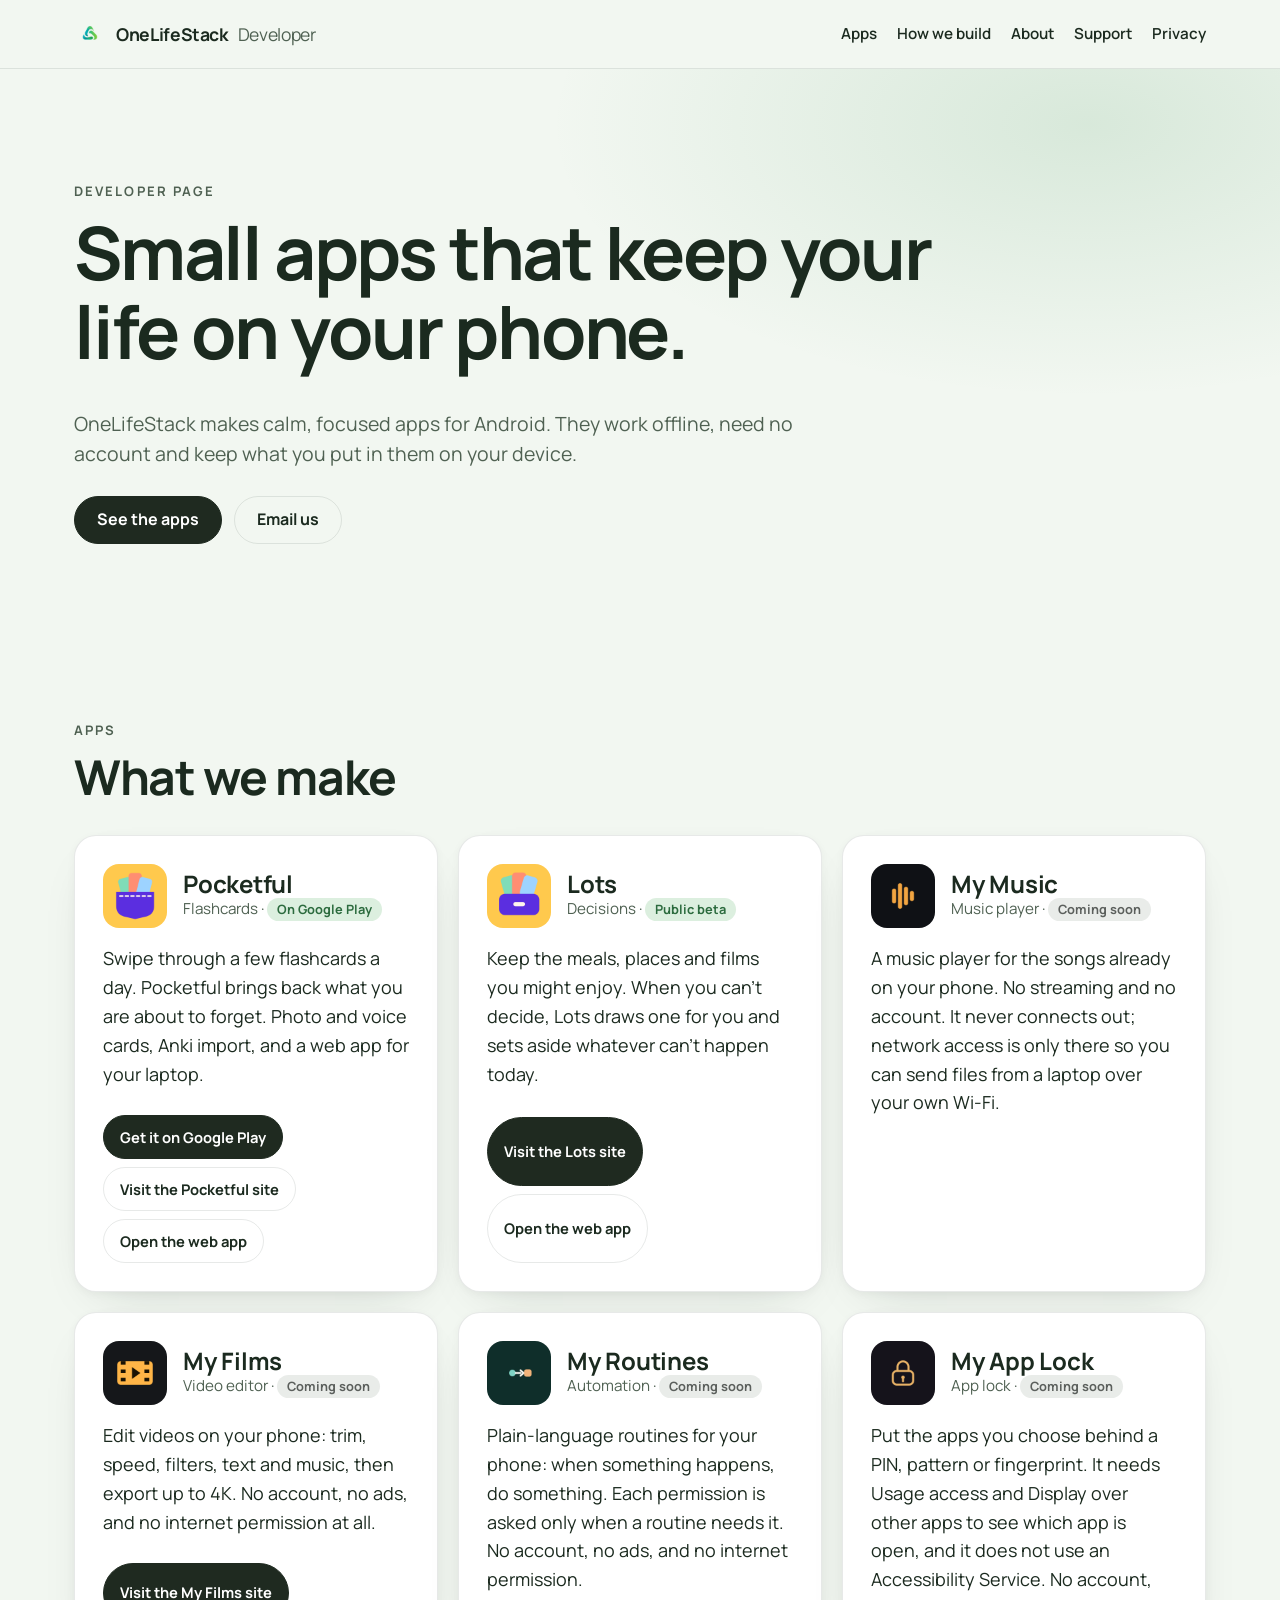
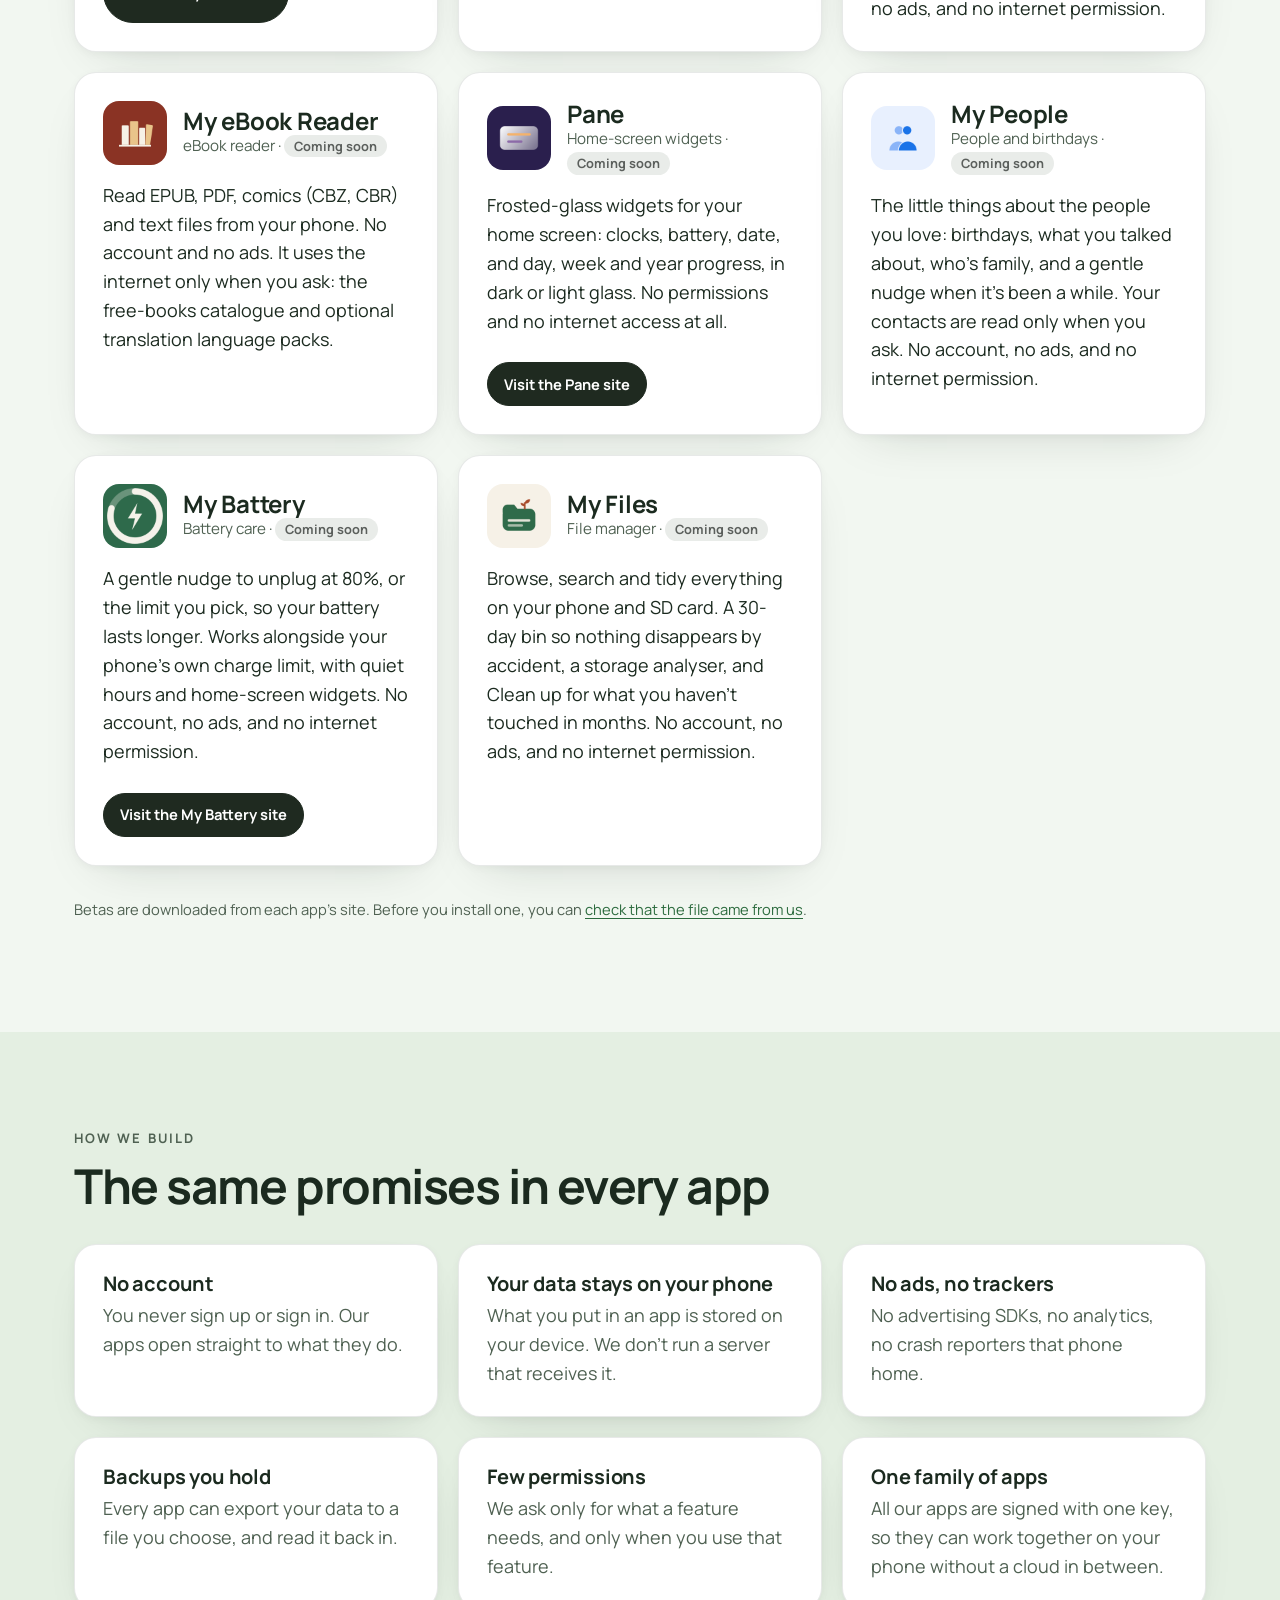
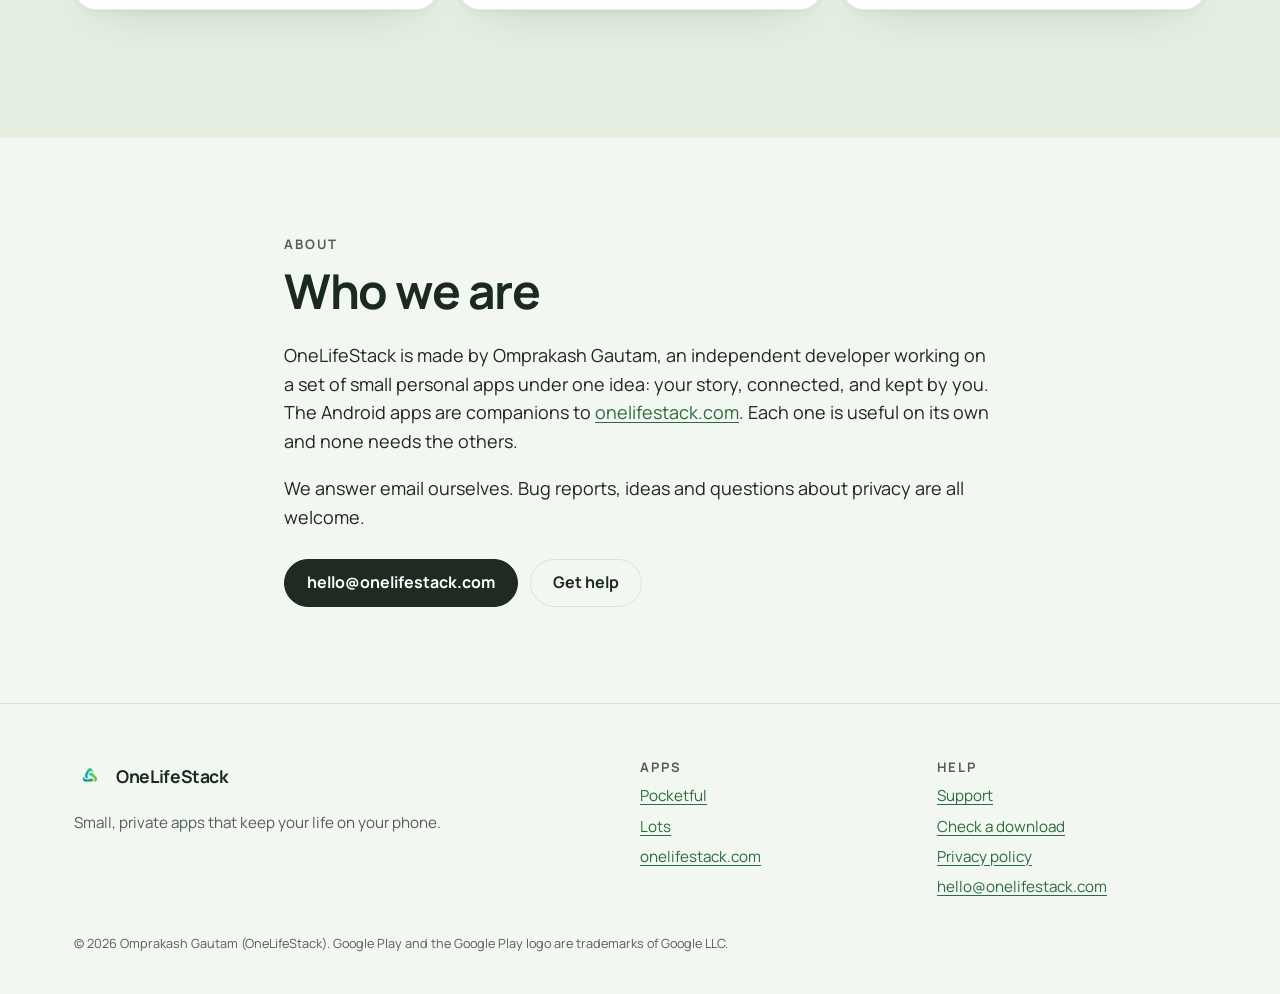
==== commit e280eea5: "Publish site from developer b2ee6fd" ====
--- a/index.html
+++ b/index.html
@@ -56,7 +56,10 @@
 <p>The little things about the people you love: birthdays, what you talked about, who&#x27;s family, and a gentle nudge when it&#x27;s been a while. Your contacts are read only when you ask. No account, no ads, and no internet permission.</p></li><li class="card app" id="app-mybattery">
 <div class="app-head"><img src="/assets/apps/mybattery.png" width="64" height="64" alt="My Battery app icon">
 <div><h3>My Battery</h3><p class="kind">Battery care · <span class="pill soon">Coming soon</span></p></div></div>
-<p>A gentle nudge to unplug at 80%, or the limit you pick, so your battery lasts longer. Works alongside your phone&#x27;s own charge limit, with quiet hours and home-screen widgets. No account, no ads, and no internet permission.</p><p class="links"><a class="btn" href="https://mybattery.onelifestack.com/">Visit the My Battery site</a></p></li></ul>
+<p>A gentle nudge to unplug at 80%, or the limit you pick, so your battery lasts longer. Works alongside your phone&#x27;s own charge limit, with quiet hours and home-screen widgets. No account, no ads, and no internet permission.</p><p class="links"><a class="btn" href="https://mybattery.onelifestack.com/">Visit the My Battery site</a></p></li><li class="card app" id="app-myfiles">
+<div class="app-head"><img src="/assets/apps/myfiles.png" width="64" height="64" alt="My Files app icon">
+<div><h3>My Files</h3><p class="kind">File manager · <span class="pill soon">Coming soon</span></p></div></div>
+<p>Browse, search and tidy everything on your phone and SD card. A 30-day bin so nothing disappears by accident, a storage analyser, and Clean up for what you haven&#x27;t touched in months. No account, no ads, and no internet permission.</p></li></ul>
 <p class="muted small">Betas are downloaded from each app's site. Before you install one, you can <a href="/verify/">check that the file came from us</a>.</p>
 </div></section>
 <section id="principles" class="alt"><div class="wrap">
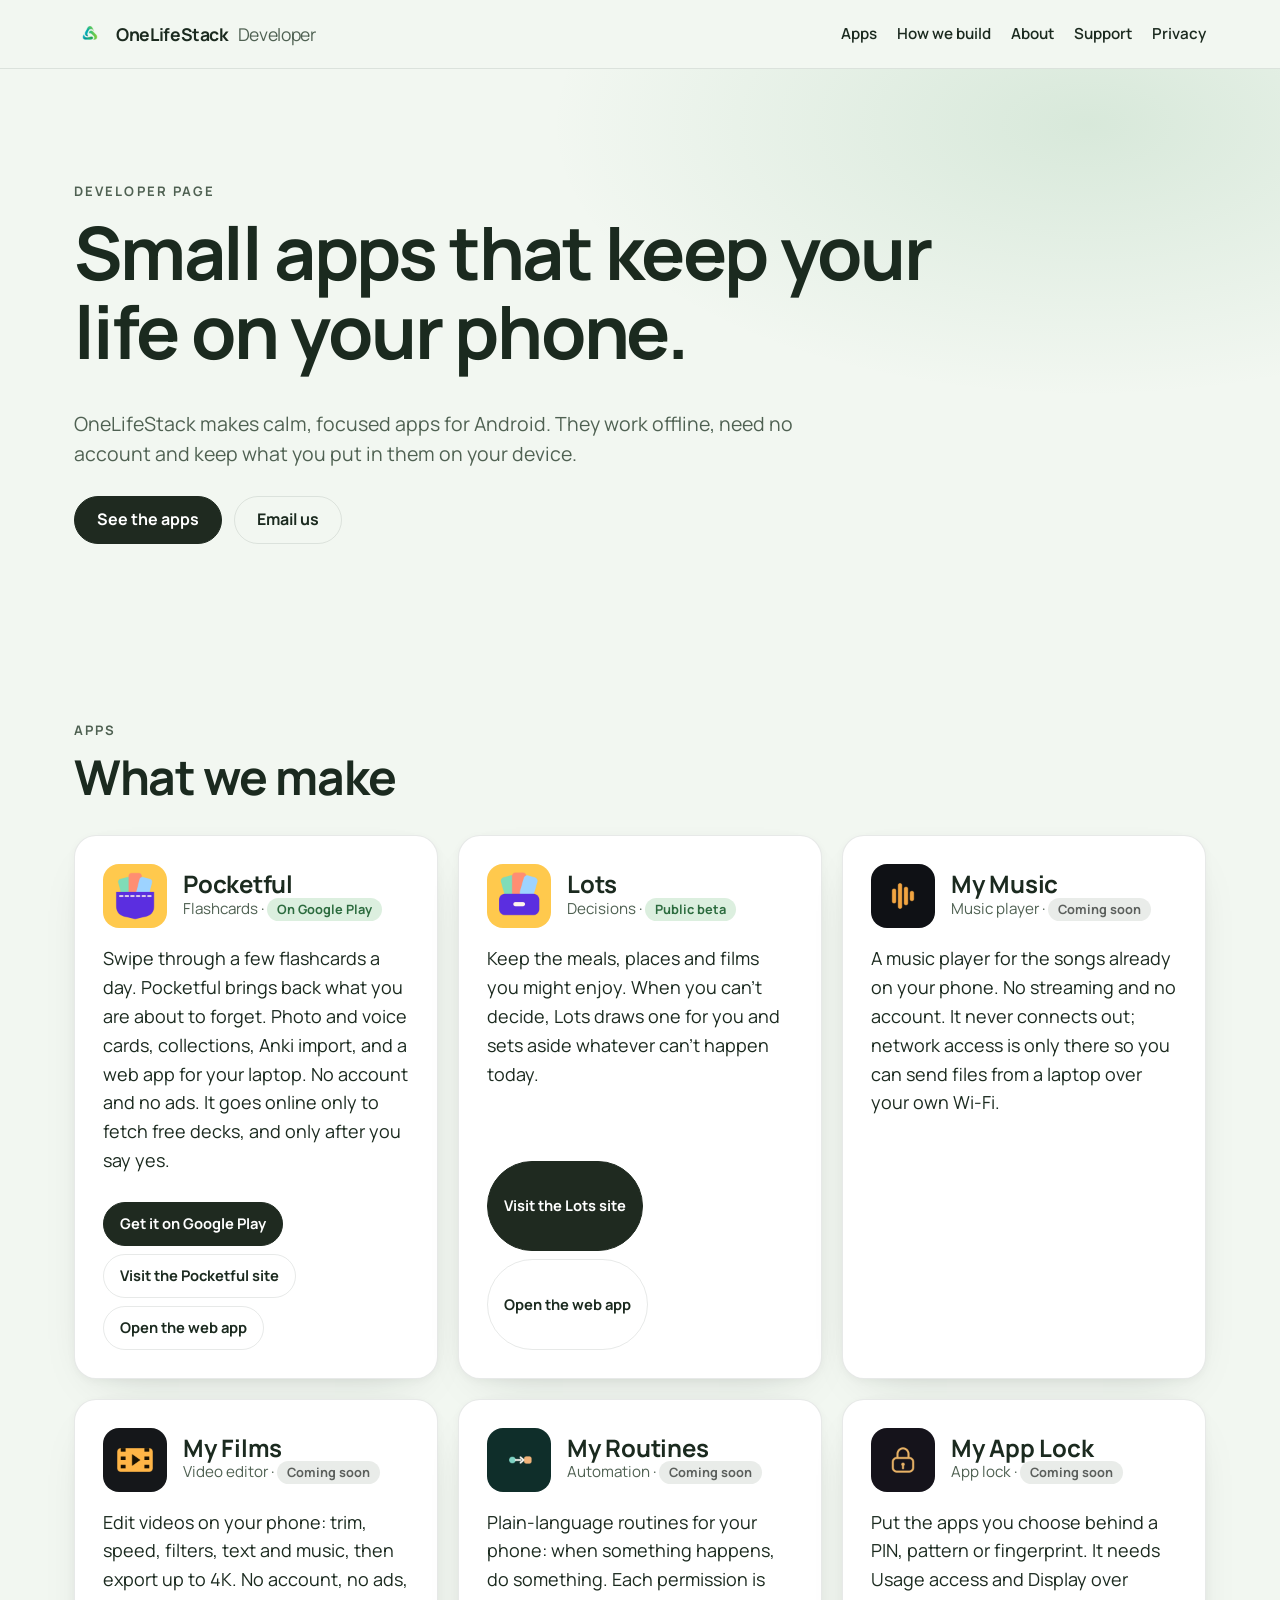
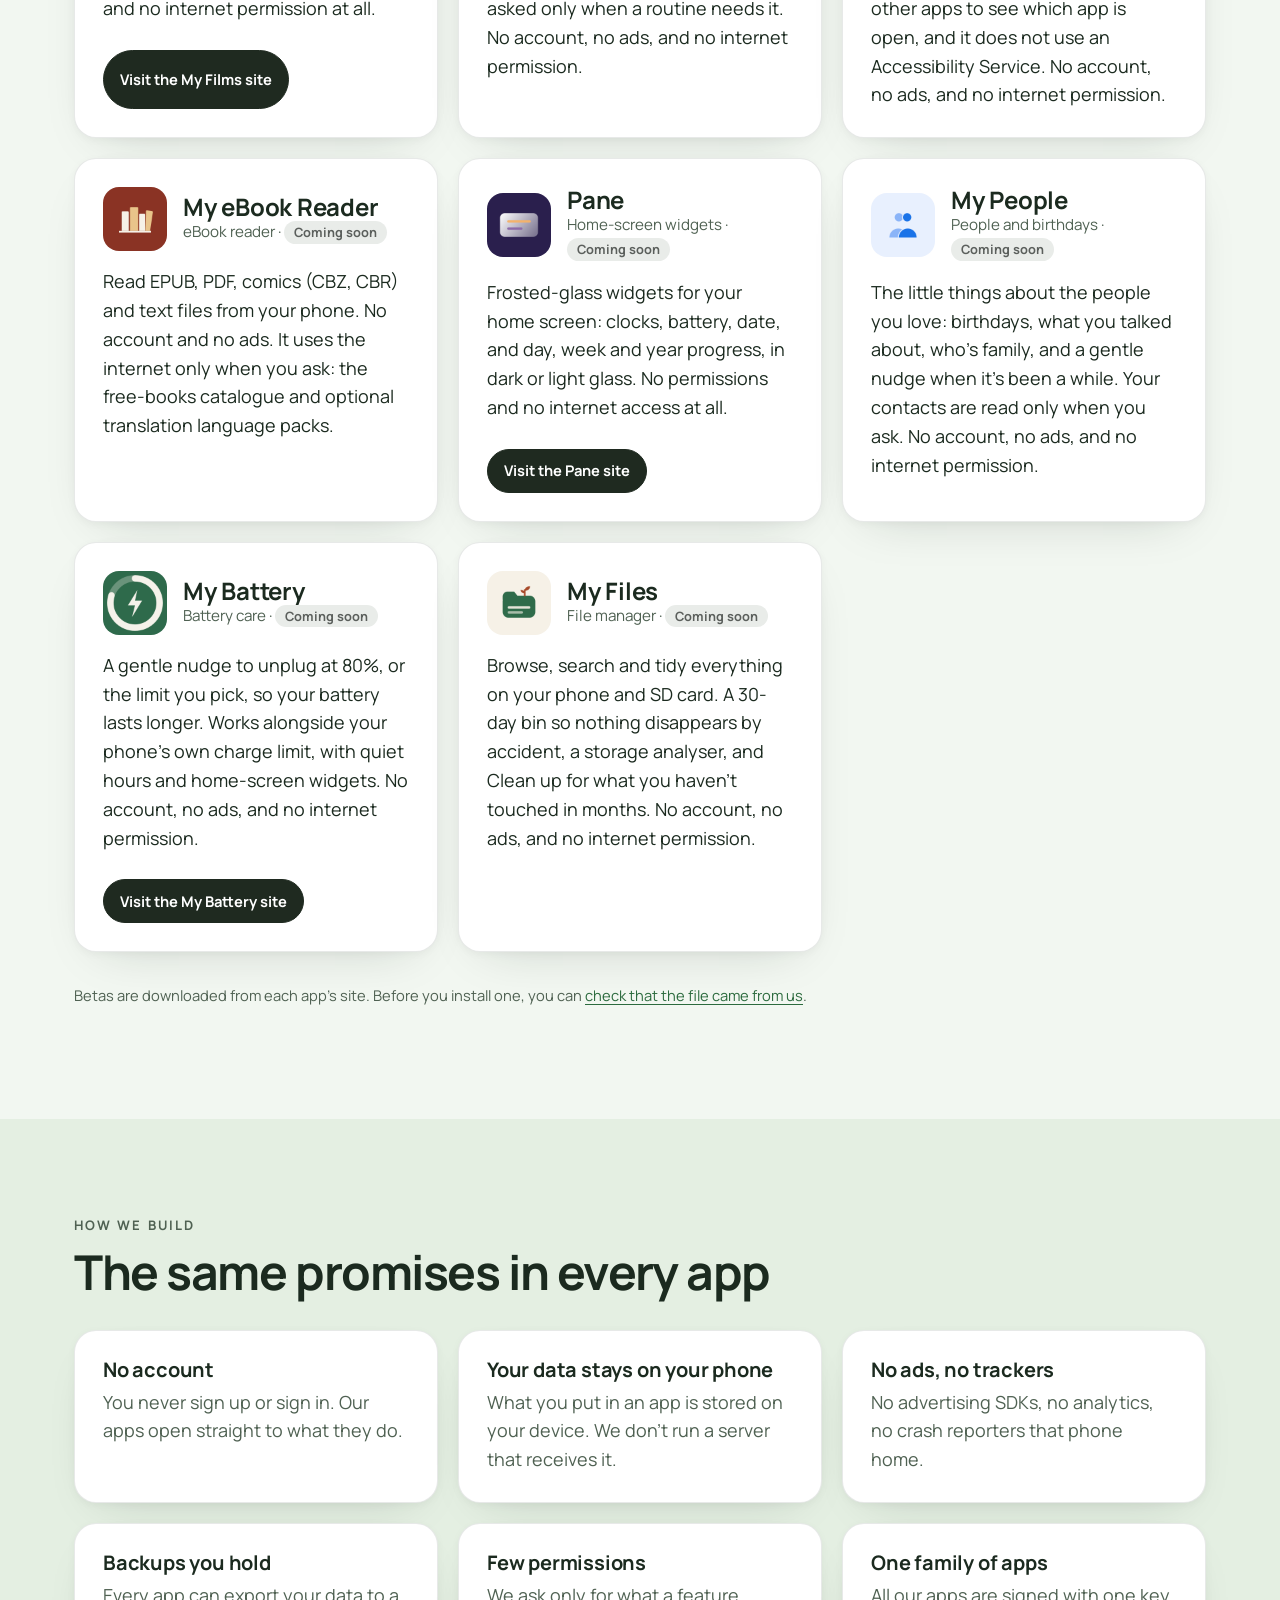
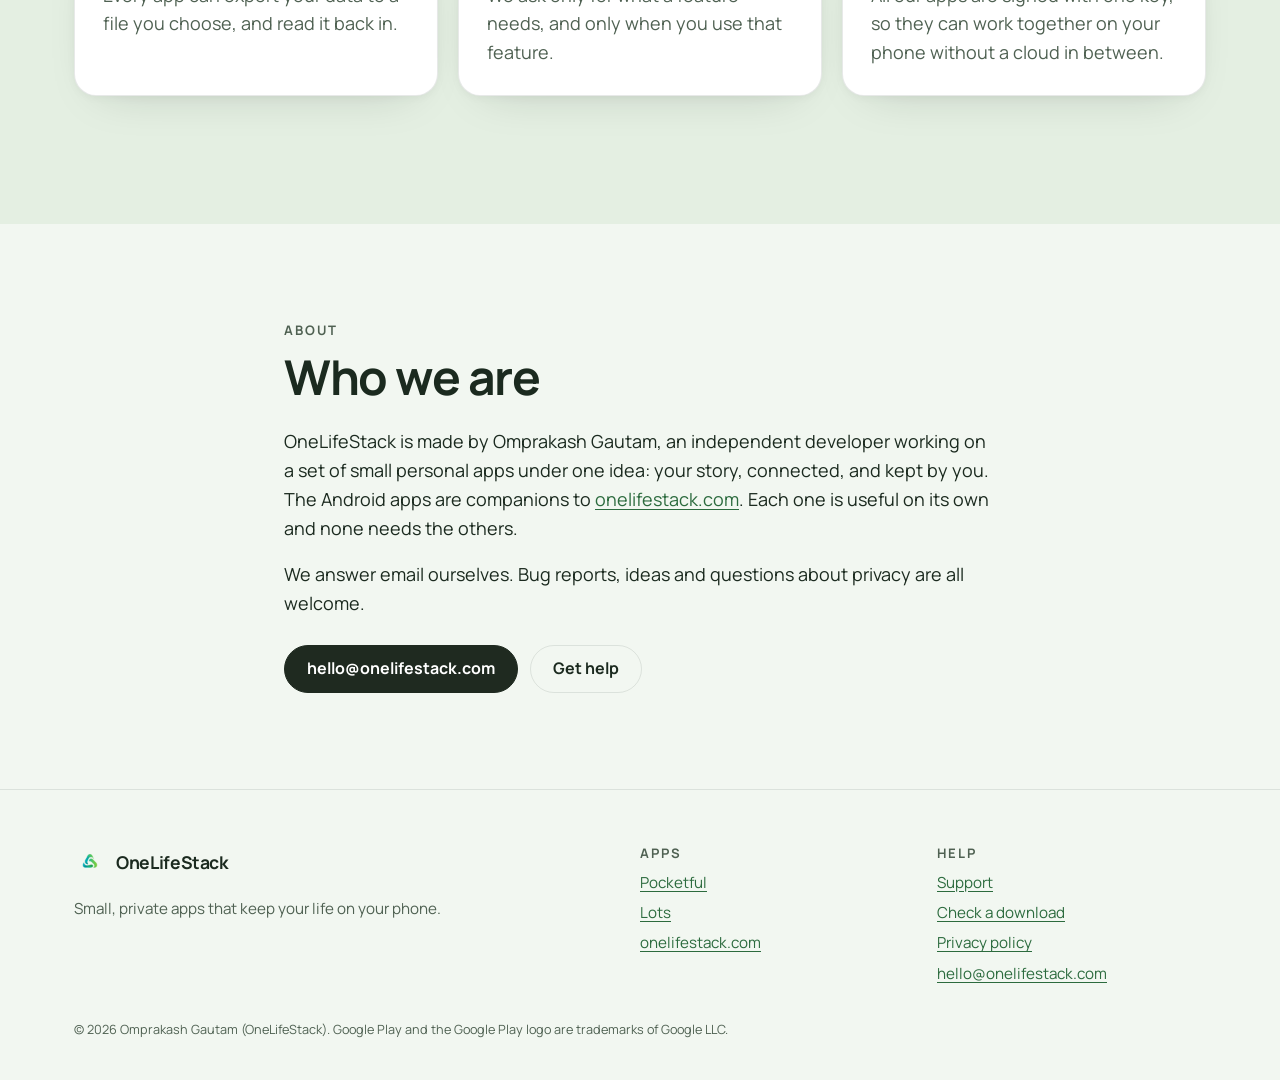
==== commit 6fcccbb3: "Publish site from developer 3487ddf" ====
--- a/index.html
+++ b/index.html
@@ -29,7 +29,7 @@
 <ul class="grid apps"><li class="card app" id="app-pocketful">
 <div class="app-head"><img src="/assets/apps/pocketful.png" width="64" height="64" alt="Pocketful app icon">
 <div><h3>Pocketful</h3><p class="kind">Flashcards · <span class="pill live">On Google Play</span></p></div></div>
-<p>Swipe through a few flashcards a day. Pocketful brings back what you are about to forget. Photo and voice cards, Anki import, and a web app for your laptop.</p><p class="links"><a class="btn" href="https://play.google.com/store/apps/details?id=com.onelifestack.pocketful">Get it on Google Play</a><a class="btn ghost" href="https://pocketful.onelifestack.com/">Visit the Pocketful site</a><a class="btn ghost" href="https://pocketful.onelifestack.com/app/">Open the web app</a></p></li><li class="card app" id="app-lots">
+<p>Swipe through a few flashcards a day. Pocketful brings back what you are about to forget. Photo and voice cards, collections, Anki import, and a web app for your laptop. No account and no ads. It goes online only to fetch free decks, and only after you say yes.</p><p class="links"><a class="btn" href="https://play.google.com/store/apps/details?id=com.onelifestack.pocketful">Get it on Google Play</a><a class="btn ghost" href="https://pocketful.onelifestack.com/">Visit the Pocketful site</a><a class="btn ghost" href="https://pocketful.onelifestack.com/app/">Open the web app</a></p></li><li class="card app" id="app-lots">
 <div class="app-head"><img src="/assets/apps/lots.png" width="64" height="64" alt="Lots app icon">
 <div><h3>Lots</h3><p class="kind">Decisions · <span class="pill beta">Public beta</span></p></div></div>
 <p>Keep the meals, places and films you might enjoy. When you can&#x27;t decide, Lots draws one for you and sets aside whatever can&#x27;t happen today.</p><p class="links"><a class="btn" href="https://lots.onelifestack.com/">Visit the Lots site</a><a class="btn ghost" href="https://lots.onelifestack.com/app/">Open the web app</a></p></li><li class="card app" id="app-mymusic">
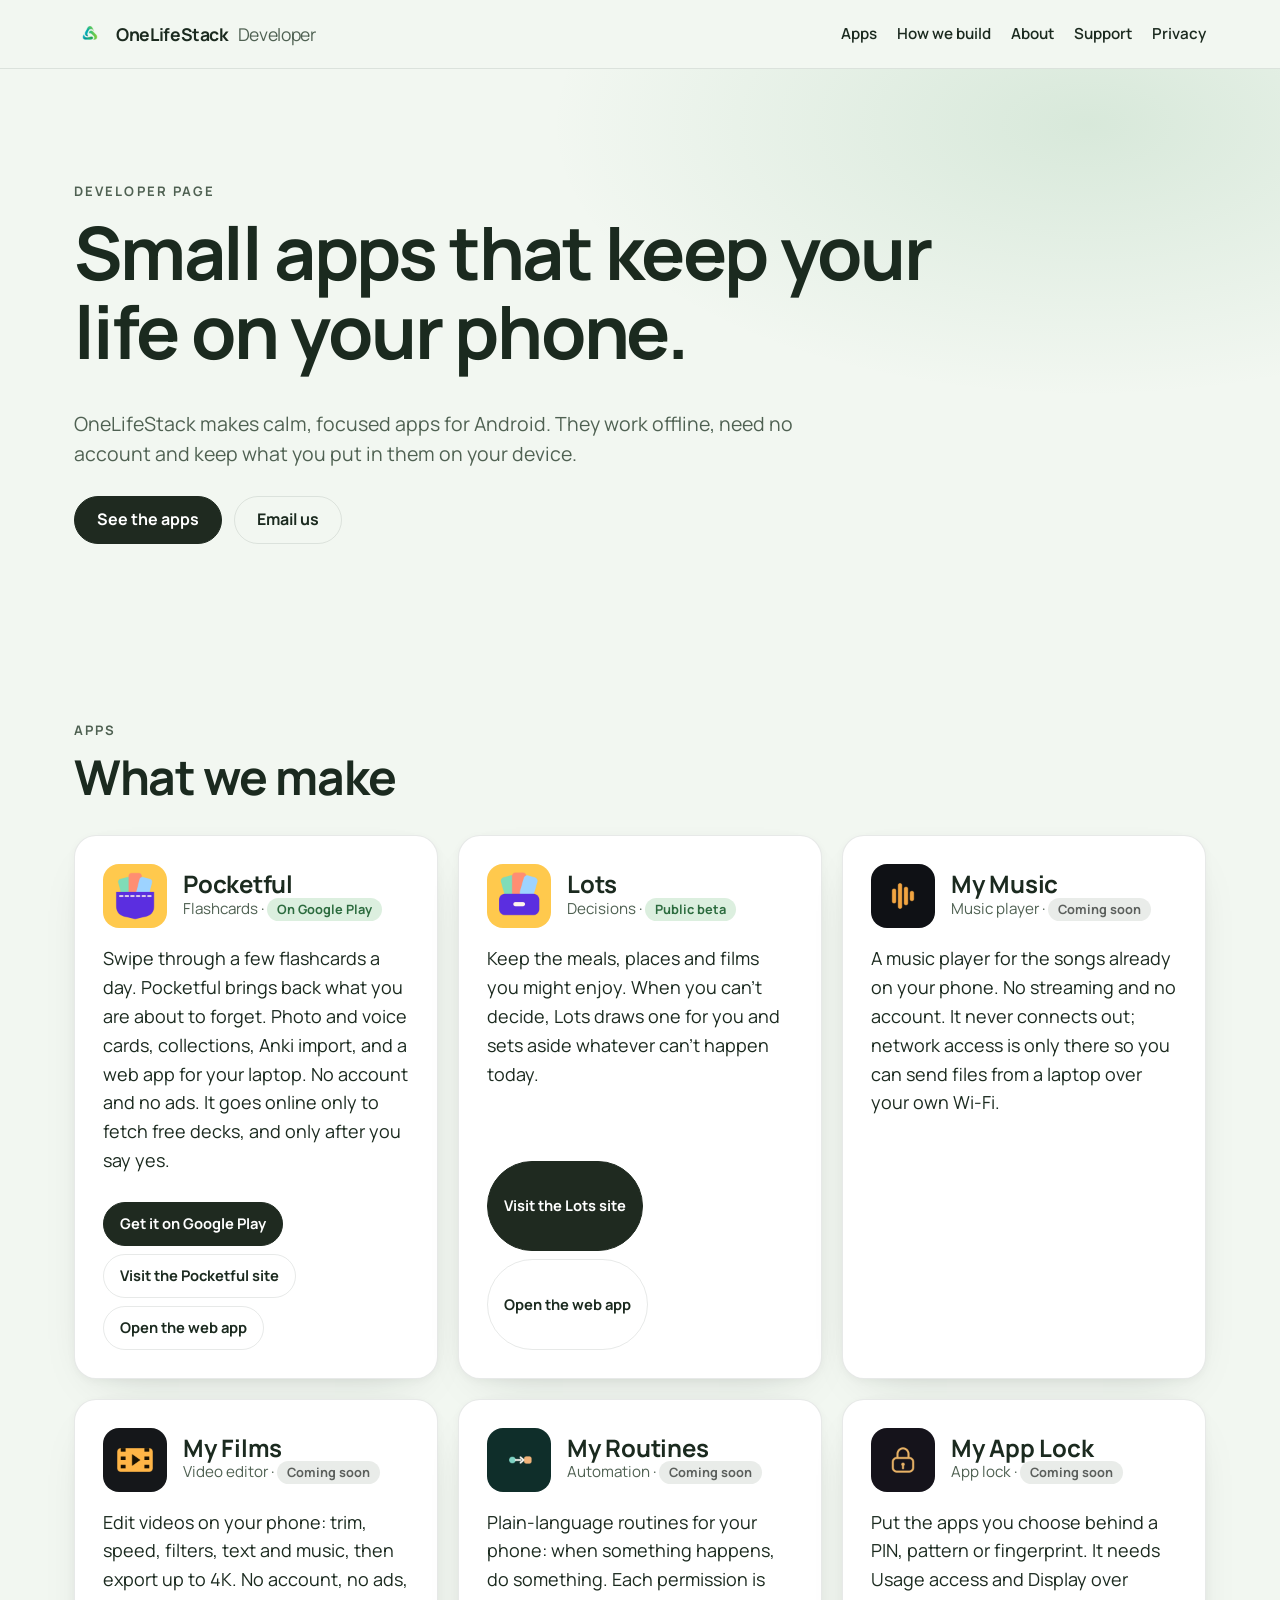
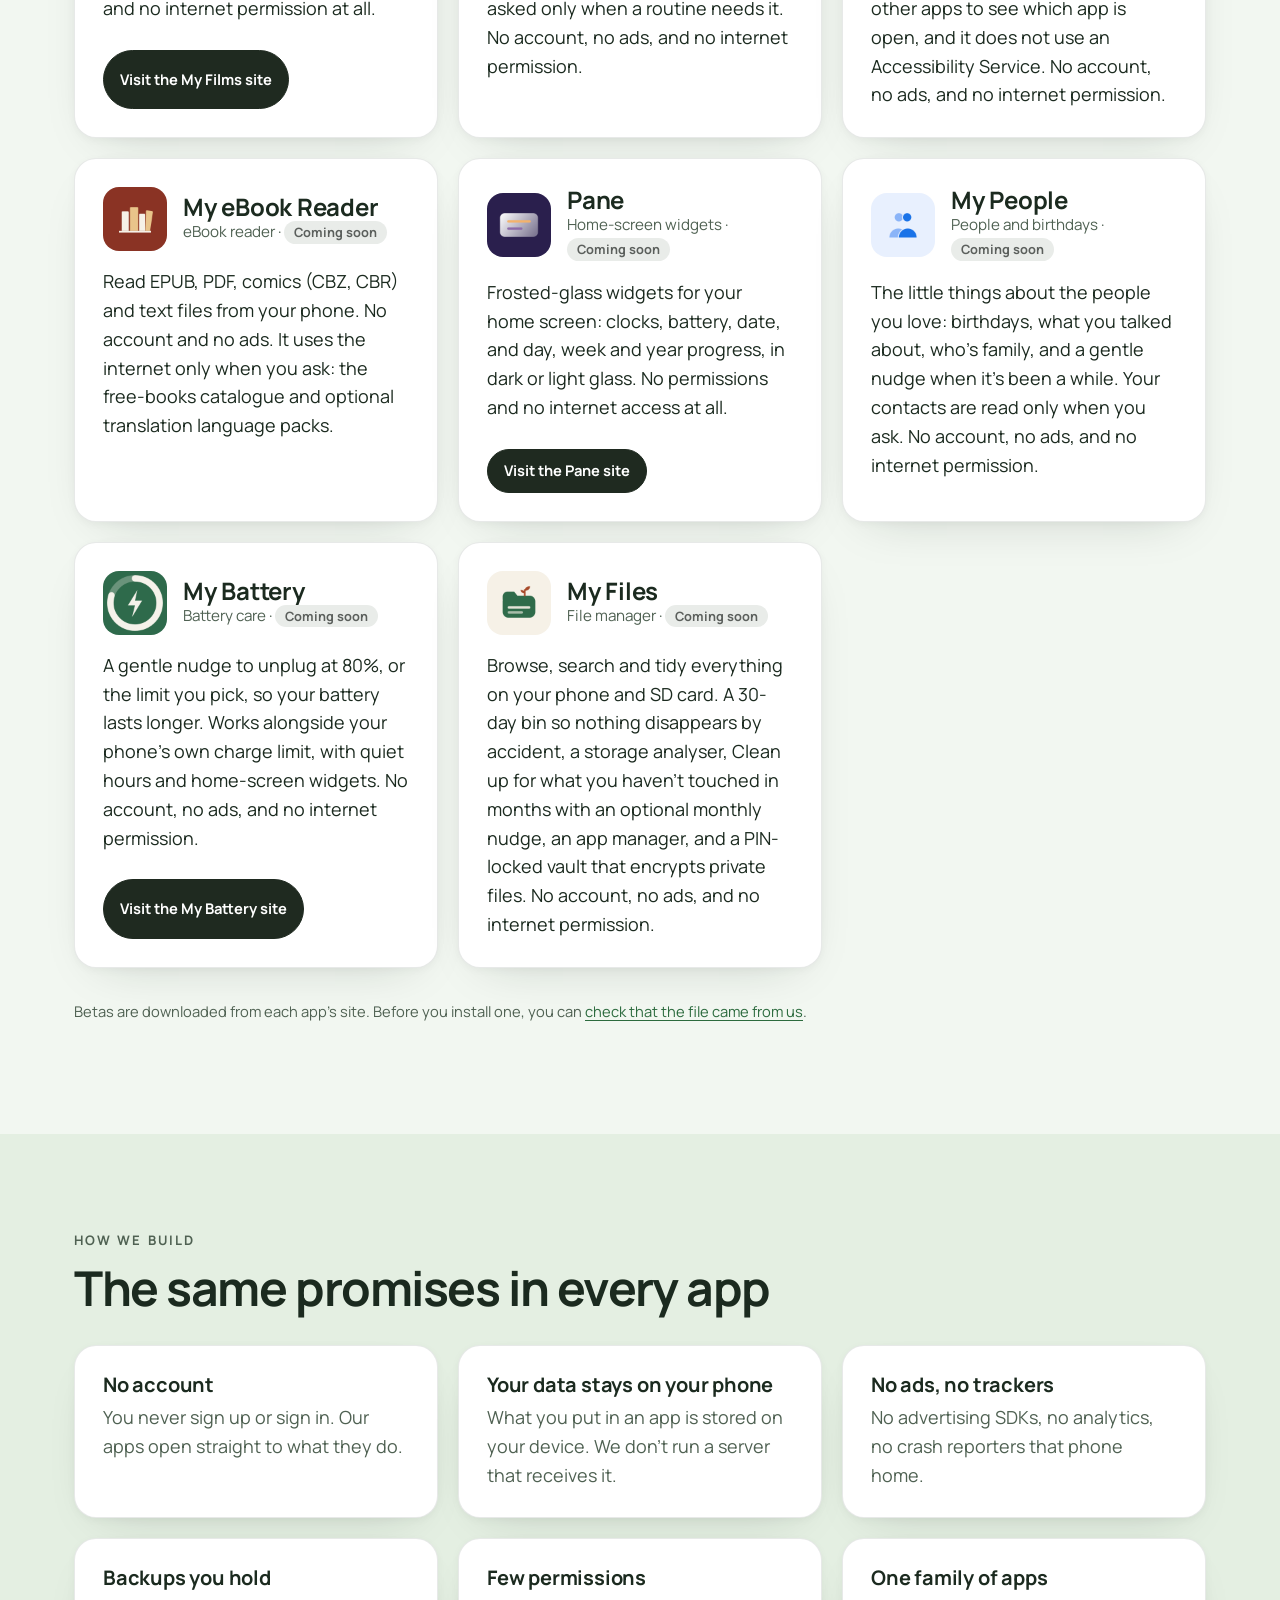
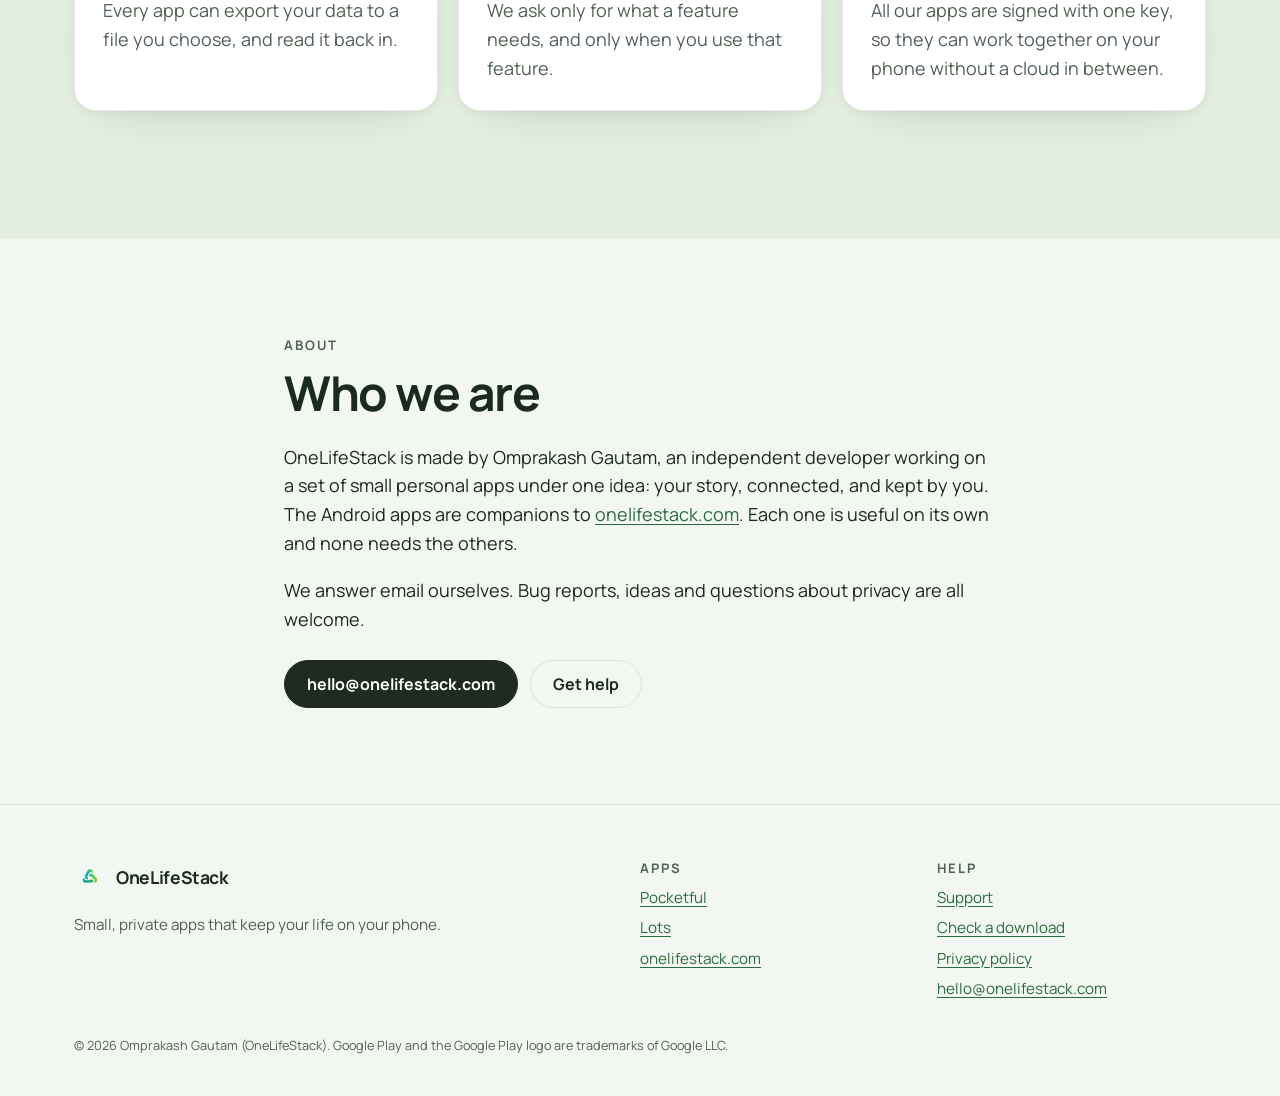
==== commit be46c891: "Publish site from developer 277e196" ====
--- a/index.html
+++ b/index.html
@@ -59,7 +59,7 @@
 <p>A gentle nudge to unplug at 80%, or the limit you pick, so your battery lasts longer. Works alongside your phone&#x27;s own charge limit, with quiet hours and home-screen widgets. No account, no ads, and no internet permission.</p><p class="links"><a class="btn" href="https://mybattery.onelifestack.com/">Visit the My Battery site</a></p></li><li class="card app" id="app-myfiles">
 <div class="app-head"><img src="/assets/apps/myfiles.png" width="64" height="64" alt="My Files app icon">
 <div><h3>My Files</h3><p class="kind">File manager · <span class="pill soon">Coming soon</span></p></div></div>
-<p>Browse, search and tidy everything on your phone and SD card. A 30-day bin so nothing disappears by accident, a storage analyser, and Clean up for what you haven&#x27;t touched in months. No account, no ads, and no internet permission.</p></li></ul>
+<p>Browse, search and tidy everything on your phone and SD card. A 30-day bin so nothing disappears by accident, a storage analyser, Clean up for what you haven&#x27;t touched in months with an optional monthly nudge, an app manager, and a PIN-locked vault that encrypts private files. No account, no ads, and no internet permission.</p></li></ul>
 <p class="muted small">Betas are downloaded from each app's site. Before you install one, you can <a href="/verify/">check that the file came from us</a>.</p>
 </div></section>
 <section id="principles" class="alt"><div class="wrap">
